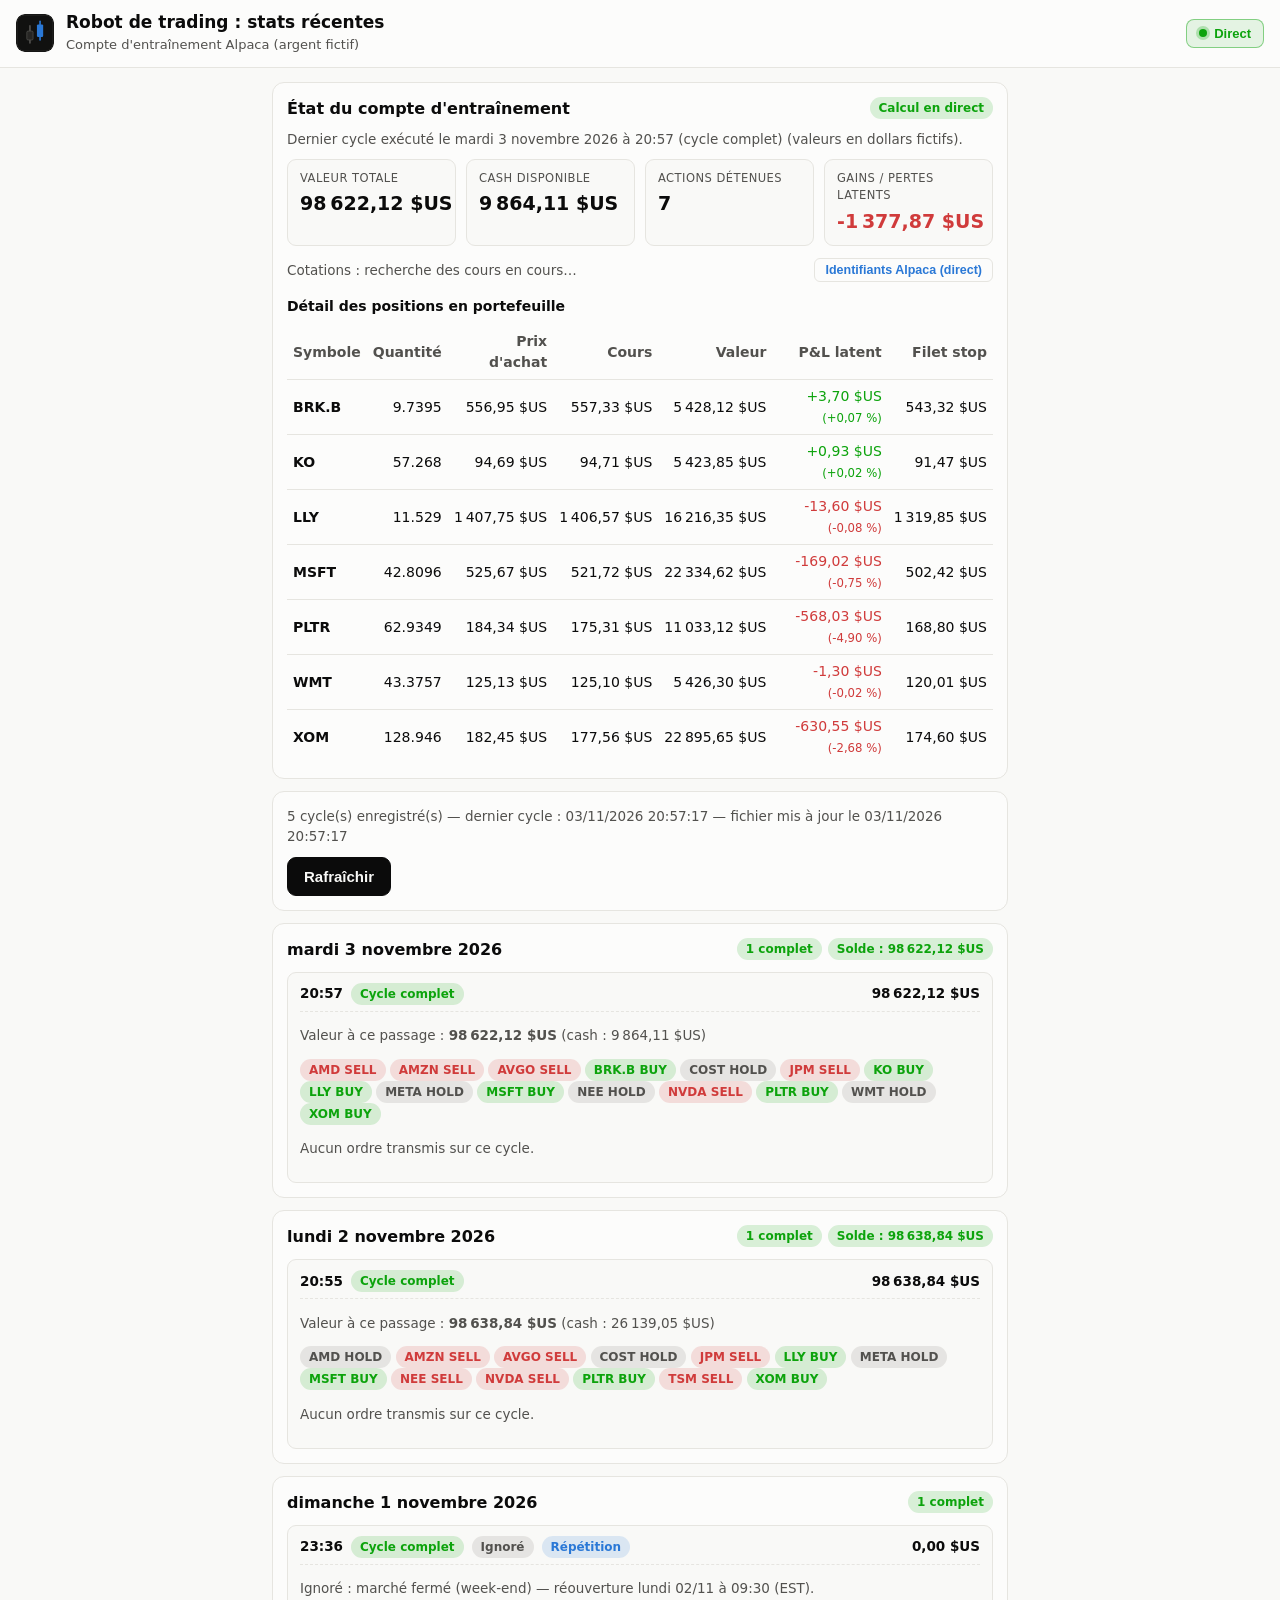
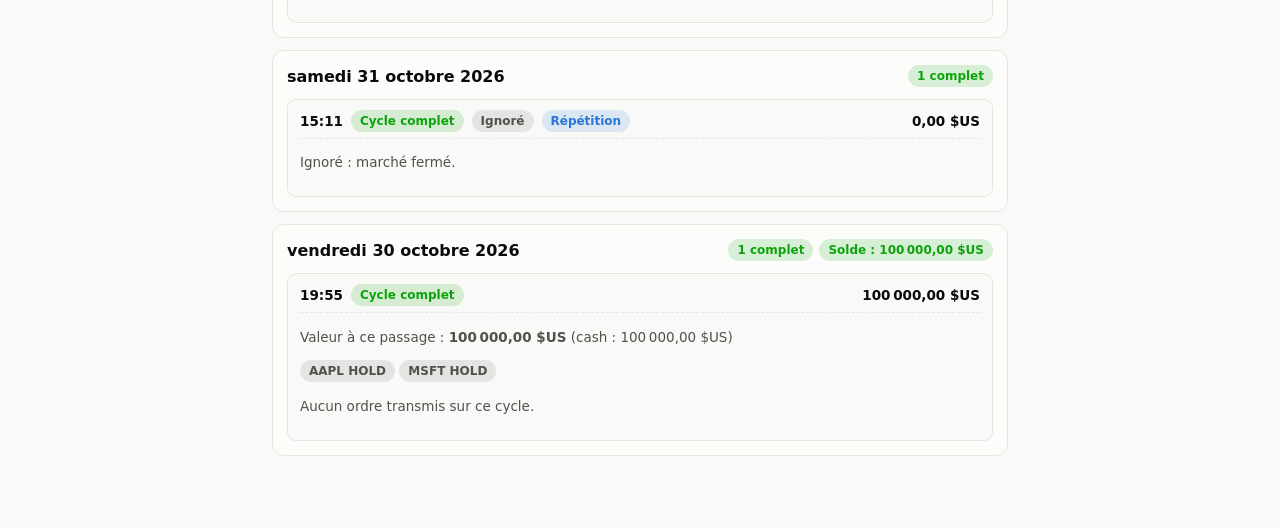
==== docs/index.html @ 903d96cb "Page publique : identifiants en sessionStorage et solde des séances ignorées - les clés Alpaca ne so" ====
<!doctype html>
<html lang="fr">
<head>
<meta charset="utf-8">
<meta name="viewport" content="width=device-width, initial-scale=1">
<title>TradingBot : stats récentes</title>
<link rel="icon" type="image/svg+xml" href="favicon.svg">
<link rel="alternate icon" href="favicon.ico">
<link rel="apple-touch-icon" href="apple-touch-icon.png">
<link rel="manifest" href="manifest.webmanifest">
<meta name="theme-color" content="#111110">
<meta name="mobile-web-app-capable" content="yes">
<meta name="apple-mobile-web-app-capable" content="yes">
<meta name="apple-mobile-web-app-status-bar-style" content="black-translucent">
<meta name="apple-mobile-web-app-title" content="TradingBot">
<style>
  :root {
    --surface: #fcfcfb; --plane: #f9f9f7; --ink: #0b0b0b; --ink-2: #52514e;
    --muted: #898781; --good: #0ca30c; --bad: #d03b3b; --accent: #2a78d6;
    --border: #e6e5e0;
  }
  @media (prefers-color-scheme: dark) {
    :root { --surface: #1a1a19; --plane: #0d0d0d; --ink: #f0efec; --ink-2: #c3c2b7;
            --muted: #898781; --border: #383835; }
  }
  * { box-sizing: border-box; }
  body { margin: 0; background: var(--plane); color: var(--ink);
         font: 16px/1.5 system-ui, sans-serif; -webkit-text-size-adjust: 100%; }
  header { background: var(--surface); border-bottom: 1px solid var(--border);
           padding: 12px 16px; position: sticky; top: 0; z-index: 5;
           display: flex; justify-content: space-between; align-items: center;
           flex-wrap: wrap; gap: 12px; }
  .brand { display: flex; align-items: center; gap: 12px; }
  .brand .logo { width: 38px; height: 38px; border-radius: 9px; flex-shrink: 0; display: block; }
  .brand h1 { font-size: 17px; margin: 0; line-height: 1.25; }
  .brand .sub { color: var(--ink-2); font-size: 13px; margin-top: 2px; }
  .live-toggle {
    display: inline-flex; align-items: center; gap: 7px;
    padding: 6px 12px; border-radius: 8px; border: 1px solid var(--border);
    background: var(--surface); cursor: pointer; font-size: 13px; font-weight: 600;
    user-select: none; color: var(--ink-2); transition: all 0.15s ease;
  }
  .live-toggle:hover { border-color: var(--ink); color: var(--ink); }
  .live-toggle.active {
    color: var(--good); border-color: color-mix(in srgb, var(--good) 45%, transparent);
    background: color-mix(in srgb, var(--good) 10%, var(--surface));
  }
  .live-dot {
    width: 8px; height: 8px; border-radius: 50%; background: var(--muted); display: inline-block;
  }
  .live-toggle.active .live-dot {
    background: var(--good);
    box-shadow: 0 0 0 3px color-mix(in srgb, var(--good) 25%, transparent);
    animation: live-pulse 1.5s infinite;
  }
  @keyframes live-pulse {
    0% { box-shadow: 0 0 0 0 color-mix(in srgb, var(--good) 40%, transparent); }
    70% { box-shadow: 0 0 0 6px color-mix(in srgb, var(--good) 0%, transparent); }
    100% { box-shadow: 0 0 0 0 color-mix(in srgb, var(--good) 0%, transparent); }
  }
  main { padding: 14px 12px 60px; max-width: 760px; margin: 0 auto; }
  .card { background: var(--surface); border: 1px solid var(--border);
          border-radius: 12px; padding: 14px; margin-bottom: 12px; }
  .card h2 { margin: 0; font-size: 16px; }
  .top { display: flex; justify-content: space-between; align-items: flex-start;
         gap: 8px; flex-wrap: wrap; margin-bottom: 8px; }
  .badge { display: inline-block; padding: 2px 9px; border-radius: 999px;
           font-size: 12px; font-weight: 650; }
  .badge.ok { background: color-mix(in srgb, var(--good) 15%, transparent); color: var(--good); }
  .badge.hold { background: color-mix(in srgb, var(--muted) 18%, transparent); color: var(--ink-2); }
  .badge.buy { background: color-mix(in srgb, var(--good) 15%, transparent); color: var(--good); }
  .badge.sell { background: color-mix(in srgb, var(--bad) 15%, transparent); color: var(--bad); }
  .badge.warn { background: color-mix(in srgb, var(--accent) 15%, transparent); color: var(--accent); }
  .small { font-size: 13.5px; color: var(--ink-2); }
  .banner { border-radius: 10px; padding: 10px 12px; margin-top: 8px; font-size: 13.5px;
            border: 1px solid color-mix(in srgb, var(--bad) 45%, transparent);
            background: color-mix(in srgb, var(--bad) 8%, var(--surface)); }
  .banner b { color: var(--bad); }
  .tiles { display: grid; grid-template-columns: repeat(auto-fit, minmax(140px, 1fr)); gap: 10px; margin-top: 10px; }

  @media (max-width: 520px) {
    .tiles { grid-template-columns: repeat(2, minmax(0, 1fr)); gap: 8px; }
    .tile .value { font-size: 18px; }
    .tile .label { font-size: 11px; }
    /* Première colonne figée : le symbole reste visible quand on fait défiler le tableau. */
    .table-wrap th:first-child, .table-wrap td:first-child {
      position: sticky; left: 0; background: var(--surface-1, var(--surface, var(--plane))); z-index: 1;
    }
  }
  .tile { background: var(--plane); border: 1px solid var(--border); border-radius: 9px; padding: 10px 12px; }
  .tile .label { color: var(--ink-2); font-size: 11.5px; text-transform: uppercase; letter-spacing: 0.04em; }
  .tile .value { font-size: 19px; font-weight: 650; margin-top: 2px; }
  .pos { color: var(--good); }
  .neg { color: var(--bad); }
  table { width: 100%; border-collapse: collapse; font-size: 14px; }
  th { text-align: left; color: var(--ink-2); font-weight: 600; padding: 6px 6px;
       border-bottom: 1px solid var(--border); }
  td { padding: 6px; border-bottom: 1px solid var(--border); }
  tr:last-child td { border-bottom: none; }
  .num { text-align: right; font-variant-numeric: tabular-nums; }
  code { background: var(--plane); border: 1px solid var(--border); border-radius: 6px;
         padding: 1px 5px; font-size: 13px; word-break: break-all; }
  .err { color: var(--bad); }
  .cycle-subdivision {
    border: 1px solid var(--border);
    border-radius: 9px;
    padding: 10px 12px;
    margin-top: 10px;
    background: var(--plane);
  }
  .cycle-subdivision:first-child { margin-top: 6px; }
  .cycle-subdivision-header {
    display: flex;
    justify-content: space-between;
    align-items: center;
    gap: 8px;
    flex-wrap: wrap;
    margin-bottom: 8px;
    padding-bottom: 6px;
    border-bottom: 1px dashed var(--border);
  }
  .cycle-time {
    font-weight: 700;
    font-size: 13.5px;
    color: var(--ink);
    font-variant-numeric: tabular-nums;
  }
  button { border-radius: 9px; padding: 10px 16px; font-size: 15px; cursor: pointer;
           border: 1px solid var(--ink); background: var(--ink); color: var(--plane);
           font-weight: 600; }
  .quote-live { color: var(--good); font-weight: 600; }
  dialog {
    border: 1px solid var(--border); border-radius: 12px; background: var(--surface);
    color: var(--ink); padding: 18px; max-width: 440px; width: 92%; box-shadow: 0 8px 30px rgba(0,0,0,0.2);
  }
  dialog::backdrop { background: rgba(0, 0, 0, 0.45); backdrop-filter: blur(2px); }
  .dialog-input {
    background: var(--plane); color: var(--ink); border: 1px solid var(--border);
    border-radius: 7px; padding: 8px 10px; font-size: 13.5px; width: 100%; outline: none;
    font-family: monospace; margin: 4px 0 12px;
  }
  .dialog-input:focus { border-color: var(--accent); }
</style>
</head>
<body>
<header>
  <div class="brand">
    <img src="favicon.svg" alt="Logo TradingBot" class="logo" width="38" height="38">
    <div>
      <h1>Robot de trading : stats récentes</h1>
      <div class="sub">Compte d'entraînement Alpaca (argent fictif)</div>
    </div>
  </div>
  <button id="toggle-live" class="live-toggle" type="button" title="Actualisation automatique et calcul en direct">
    <span class="live-dot"></span>
    <span>Direct</span>
  </button>
</header>
<main>
  <div class="card" id="account-card" style="display:none">
    <div class="top">
      <h2>État du compte d'entraînement</h2>
      <div id="live-badge" class="badge ok" style="display:none">Calcul en direct</div>
    </div>
    <div class="small" id="account-hint">Valeurs du dernier cycle exécuté (en dollars fictifs).</div>
    <div class="tiles">
      <div class="tile"><div class="label">Valeur totale</div><div class="value" id="acc-equity">—</div></div>
      <div class="tile"><div class="label">Cash disponible</div><div class="value" id="acc-cash">—</div></div>
      <div class="tile"><div class="label">Actions détenues</div><div class="value" id="acc-count">—</div></div>
      <div class="tile"><div class="label">Gains / pertes latents</div><div class="value" id="acc-pnl">—</div></div>
    </div>
    <div class="small" style="margin-top: 12px; display: flex; justify-content: space-between; align-items: center; flex-wrap: wrap; gap: 8px;">
      <span id="live-status-note">Cotations : dernier cours enregistré.</span>
      <button id="btn-open-alpaca" type="button" style="padding: 4px 10px; font-size: 12.5px; border-radius: 6px; background: transparent; border: 1px solid var(--border); color: var(--accent); cursor: pointer;">Identifiants Alpaca (direct)</button>
    </div>
    <div id="positions-wrap" style="margin-top: 14px; display: none;">
      <div style="font-weight: 600; font-size: 14px; margin-bottom: 8px;">Détail des positions en portefeuille</div>
      <div style="overflow-x: auto;">
        <table>
          <thead>
            <tr>
              <th>Symbole</th>
              <th class="num">Quantité</th>
              <th class="num">Prix d'achat</th>
              <th class="num">Cours</th>
              <th class="num">Valeur</th>
              <th class="num">P&amp;L latent</th>
              <th class="num">Filet stop</th>
            </tr>
          </thead>
          <tbody id="positions-tbody"></tbody>
        </table>
      </div>
    </div>
  </div>
  <div class="card" id="status-card">
    <div class="small" id="status">Chargement…</div>
    <div style="margin-top:10px"><button id="btn-refresh">Rafraîchir</button></div>
  </div>
  <div id="list"></div>
</main>

<dialog id="modal-alpaca">
  <h3 style="margin: 0 0 6px; font-size: 16px;">Connexion directe Alpaca (IEX)</h3>
  <p class="small" style="margin: 0 0 12px;">Ces identifiants restent dans votre navigateur, <b>pour cette session seulement</b> (effacés à la fermeture de l'onglet). Ils ne sont jamais envoyés à GitHub. Cette page partage son origine avec vos autres projets GitHub Pages : n'y collez que des clés <b>paper</b>.</p>
  <label class="small" style="font-weight: 600; display: block;">Clé API Alpaca (APCA-API-KEY-ID)</label>
  <input id="input-alpaca-key" class="dialog-input" type="text" placeholder="PK...">
  <label class="small" style="font-weight: 600; display: block;">Clé secrète Alpaca (APCA-API-SECRET-KEY)</label>
  <input id="input-alpaca-secret" class="dialog-input" type="password" placeholder="Clé secrète...">
  <div style="display: flex; justify-content: flex-end; gap: 8px; margin-top: 4px;">
    <button id="btn-alpaca-clear" type="button" style="background: transparent; border: 1px solid var(--border); color: var(--bad); padding: 7px 12px; font-size: 13px;">Effacer</button>
    <button id="btn-alpaca-close" type="button" style="background: transparent; border: 1px solid var(--border); color: var(--ink); padding: 7px 12px; font-size: 13px;">Annuler</button>
    <button id="btn-alpaca-save" type="button" style="padding: 7px 16px; font-size: 13px;">Enregistrer</button>
  </div>
</dialog>

<script>
"use strict";

/* ------------------------------------------------------------------ *
 *  Les statistiques sont un simple fichier JSON, commité dans ce dépôt
 *  par le bot lui-même (voir trading_bot/notifications/github.py).
 *  Aucun serveur, aucune dépendance : GitHub Pages sert le fichier tel quel.
 * ------------------------------------------------------------------ */
const STATS_PATH = "data/stats.json";

const $ = (s) => document.querySelector(s);
const esc = (v) => v == null ? "" : String(v)
  .replace(/&/g, "&amp;").replace(/</g, "&lt;").replace(/>/g, "&gt;")
  .replace(/"/g, "&quot;").replace(/'/g, "&#039;");
const money = (v) => v == null ? "—" :
  new Intl.NumberFormat("fr-FR", { style: "currency", currency: "USD" }).format(v);
const pct = (v) => v == null ? "—" :
  ((v > 0 ? "+" : "") + (v * 100).toFixed(2).replace(".", ",") + " %");
const cls = (v) => v > 0 ? "pos" : v < 0 ? "neg" : "";
const frDate = (iso) => {
  if (!iso) return "—";
  const p = String(iso).split("T")[0].split("-");
  if (p.length !== 3) return String(iso);
  const d = new Date(+p[0], +p[1] - 1, +p[2]);
  return d.toLocaleDateString("fr-FR", { weekday: "long", day: "numeric", month: "long", year: "numeric" });
};
const sideLabel = (s) => s === "buy" ? "achat" : s === "sell" ? "vente" : s;

let currentReport = null;
const livePrices = {};
let liveActive = false;
let liveInterval = null;
let quotePollInterval = null;
let alpacaWs = null;
let pendingUpdates = false;
let renderThrottleInterval = null;

function recordLivePrice(symbol, price) {
  if (typeof price === "number" && price > 0) {
    if (livePrices[symbol] !== price) {
      livePrices[symbol] = price;
      pendingUpdates = true;
    }
  }
}

function startRenderThrottler() {
  if (!renderThrottleInterval) {
    // Cadence d'une seconde pour laisser le temps de lire les prix confortablement
    renderThrottleInterval = setInterval(() => {
      if (pendingUpdates) {
        recalculateAndRenderPositions();
        pendingUpdates = false;
      }
    }, 1000);
  }
}

function stopRenderThrottler() {
  if (renderThrottleInterval) {
    clearInterval(renderThrottleInterval);
    renderThrottleInterval = null;
  }
  pendingUpdates = false;
}

function setStatus(text, bad) {
  const el = $("#status");
  el.textContent = text;
  el.className = bad ? "small err" : "small";
}

function recalculateAndRenderPositions() {
  if (!currentReport) return;
  const cash = currentReport.cash != null ? currentReport.cash : currentReport.equity;
  const positions = currentReport.positions || [];

  const wrap = $("#positions-wrap");
  const tbody = $("#positions-tbody");

  if (!positions.length) {
    wrap.style.display = "none";
    $("#acc-equity").textContent = money(currentReport.equity != null ? currentReport.equity : cash);
    $("#acc-cash").textContent = money(cash);
    $("#acc-count").textContent = String(currentReport.positions_count ?? 0);
    const fallbackPnl = currentReport.unrealized_pnl || 0;
    $("#acc-pnl").textContent = (fallbackPnl > 0 ? "+" : "") + money(fallbackPnl);
    $("#acc-pnl").className = "value " + cls(fallbackPnl);
    return;
  }

  wrap.style.display = "block";

  let totalPositionsValue = 0;
  let totalPnl = 0;

  const rowsHtml = positions.map((p) => {
    const liveP = livePrices[p.symbol];
    const curPrice = (typeof liveP === "number" && liveP > 0) ? liveP : p.current_price;
    const mktVal = p.qty * curPrice;
    const pnl = (curPrice - p.avg_entry_price) * p.qty;
    const pnlPct = p.avg_entry_price > 0 ? (curPrice - p.avg_entry_price) / p.avg_entry_price : 0;

    totalPositionsValue += mktVal;
    totalPnl += pnl;

    const isLive = typeof liveP === "number" && liveP > 0;
    return `<tr>
      <td><b>${esc(p.symbol)}</b></td>
      <td class="num">${esc(p.qty)}</td>
      <td class="num">${money(p.avg_entry_price)}</td>
      <td class="num ${isLive ? 'quote-live' : ''}">${money(curPrice)}${isLive ? ' ●' : ''}</td>
      <td class="num">${money(mktVal)}</td>
      <td class="num ${cls(pnl)}">${pnl > 0 ? "+" : ""}${money(pnl)} <small>(${pct(pnlPct)})</small></td>
      <td class="num">${p.stop_price ? money(p.stop_price) : "—"}</td>
    </tr>`;
  }).join("");

  tbody.innerHTML = rowsHtml;

  const totalEquity = cash + totalPositionsValue;
  $("#acc-equity").textContent = money(totalEquity);
  $("#acc-cash").textContent = money(cash);
  $("#acc-count").textContent = String(positions.length);
  const pnlEl = $("#acc-pnl");
  pnlEl.textContent = (totalPnl > 0 ? "+" : "") + money(totalPnl);
  pnlEl.className = "value " + cls(totalPnl);
}

function updateAccountCard(entries) {
  const card = $("#account-card");
  if (!entries || !entries.length) {
    card.style.display = "none";
    currentReport = null;
    return;
  }

  const latestWithData = entries.slice().reverse().find((e) => {
    const rep = e.report || {};
    return !rep.skipped && (rep.cash != null || rep.equity != null);
  }) || entries[entries.length - 1];

  const r = (latestWithData && latestWithData.report) || {};
  if (r.equity == null && r.cash == null) {
    card.style.display = "none";
    currentReport = null;
    return;
  }

  card.style.display = "block";
  currentReport = r;
  if (r.session_date) {
    const timeRaw = r.timestamp || (entries.length ? entries[0].received_at : null);
    const timeStr = timeRaw ? " à " + new Date(timeRaw).toLocaleTimeString("fr-FR", { hour: "2-digit", minute: "2-digit" }) : "";
    const modeLabel = r.mode === "watch_only" ? " (vigie horaire)" : " (cycle complet)";
    $("#account-hint").textContent = "Dernier cycle exécuté le " + frDate(r.session_date) + timeStr + modeLabel + " (valeurs en dollars fictifs).";
  }
  recalculateAndRenderPositions();
}

function render(entries) {
  updateAccountCard(entries);
  const list = $("#list");
  if (!entries.length) {
    list.innerHTML = `<div class="card"><p class="small">Aucun cycle reçu pour l'instant.
      Le bot envoie ses stats à la fin de chaque cycle.</p></div>`;
    return;
  }

  // Regroupement par séance de marché (du plus récent au plus ancien)
  const sessions = new Map();
  for (const entry of entries) {
    const r = entry.report || {};
    const sDate = r.session_date || "date-inconnue";
    if (!sessions.has(sDate)) sessions.set(sDate, []);
    sessions.get(sDate).push(entry);
  }

  const sessionDates = Array.from(sessions.keys()).reverse();
  list.innerHTML = sessionDates.map((sDate) => {
    const dayEntries = sessions.get(sDate);
    // Au sein de la journée, tri chronologique de l'ouverture à la clôture
    const sortedDay = dayEntries.slice().sort((a, b) => {
      const ta = (a.report && a.report.timestamp) || a.received_at || "";
      const tb = (b.report && b.report.timestamp) || b.received_at || "";
      return ta.localeCompare(tb);
    });

    const vigies = sortedDay.filter((e) => (e.report && e.report.mode) === "watch_only").length;
    const complets = sortedDay.length - vigies;
    const summaryBadges = [];
    if (vigies > 0) summaryBadges.push(`<span class="badge hold">${vigies} vigie(s)</span>`);
    if (complets > 0) summaryBadges.push(`<span class="badge ok">${complets} complet</span>`);

    const lastRep = (sortedDay[sortedDay.length - 1].report) || {};
    // Un cycle ignoré (week-end, marché fermé) remonte un solde à 0 : ne pas l'afficher.
    if (lastRep.equity) {
      summaryBadges.push(`<span class="badge ok">Solde : ${money(lastRep.equity)}</span>`);
    }

    const subdivisionsHtml = sortedDay.map((entry) => {
      const r = entry.report || {};
      const isWatch = r.mode === "watch_only";
      const timeRaw = r.timestamp || entry.received_at;
      const timeStr = timeRaw ? new Date(timeRaw).toLocaleTimeString("fr-FR", { hour: "2-digit", minute: "2-digit" }) : "";

      const badges = [];
      badges.push(`<span class="badge ${isWatch ? "hold" : "ok"}">${isWatch ? "Vigie horaire" : "Cycle complet"}</span>`);
      if (r.skipped) badges.push(`<span class="badge hold">Ignoré</span>`);
      if (r.dry_run) badges.push(`<span class="badge warn">Répétition</span>`);

      const signals = Object.entries(r.signals || {});
      const orders = r.orders || [];
      const approved = (r.decisions || []).filter((d) => d.approved);
      const halts = r.halts || [];
      const errors = r.errors || [];
      const lines = [];

      if (r.skipped) {
        lines.push(`<p class="small">Ignoré : ${esc(r.skip_reason || "séance non ouverte")}.</p>`);
      } else {
        lines.push(`<p class="small">Valeur à ce passage : <b>${money(r.equity)}</b> (cash : ${money(r.cash)})</p>`);
        if (isWatch && !orders.length) {
          lines.push(`<p class="small" style="color:var(--muted)">Surveillance en direct : stops ATR et actualités critiques vérifiés, positions saines.</p>`);
        }
        if (signals.length) {
          lines.push(`<p class="small">${signals.map(([s, a]) =>
            `<span class="badge ${a === "BUY" ? "buy" : a === "SELL" ? "sell" : "hold"}">${esc(s)} ${esc(a)}</span>`
          ).join(" ")}</p>`);
        }
        if (orders.length) {
          lines.push(`<table><thead><tr><th>Ordre</th><th class="num">Qté</th><th class="num">Prix</th></tr></thead><tbody>${
            orders.map((o) => `<tr><td><b>${esc(o.symbol)}</b> ${esc(sideLabel(o.side))}</td>
              <td class="num">${esc(o.qty)}</td>
              <td class="num">${o.avg_fill_price ? money(o.avg_fill_price) : esc(o.status)}</td></tr>`).join("")
          }</tbody></table>`);
        } else if (!isWatch) {
          lines.push(`<p class="small">Aucun ordre transmis sur ce cycle.</p>`);
        }
        if (approved.length) {
          lines.push(`<p class="small">Filets posés : ${approved.filter((d) => d.stop_price)
            .map((d) => `${esc(d.symbol)} à ${money(d.stop_price)}`).join(", ") || "—"}</p>`);
        }
      }
      if (halts.length) {
        lines.push(`<div class="banner"><b>Coupe-circuit :</b> ${halts.map((h) => esc(h.reason)).join(" ; ")}</div>`);
      }
      if (errors.length) {
        lines.push(`<div class="banner"><b>Alertes :</b> ${errors.map(esc).join(" ; ")}</div>`);
      }

      return `<div class="cycle-subdivision">
        <div class="cycle-subdivision-header">
          <div style="display:flex;align-items:center;gap:8px;flex-wrap:wrap">
            <span class="cycle-time">${esc(timeStr || "—")}</span>
            ${badges.join(" ")}
          </div>
          <div style="font-weight:600;font-size:13.5px">${money(r.equity)}</div>
        </div>
        ${lines.join("")}
      </div>`;
    }).join("");

    return `<div class="card">
      <div class="top">
        <h2>${esc(frDate(sDate))}</h2>
        <div style="display:flex;gap:6px;flex-wrap:wrap">${summaryBadges.join(" ")}</div>
      </div>
      ${subdivisionsHtml}
    </div>`;
  }).join("");
}

async function load() {
  setStatus("Chargement…");
  try {
    const res = await fetch(STATS_PATH + "?t=" + Date.now());
    if (!res.ok) throw new Error("réponse HTTP " + res.status);
    const data = await res.json();
    const entries = data.entries || [];
    render(entries);
    // Les entrées sont stockées dans l'ordre chronologique : le dernier cycle est la date max.
    const last = entries.reduce((m, e) => (e.received_at && e.received_at > m ? e.received_at : m), "") || null;
    const parts = [entries.length + " cycle(s) enregistré(s)"];
    if (last) parts.push("dernier cycle : " + new Date(last).toLocaleString("fr-FR"));
    if (data.updated_at) parts.push("fichier mis à jour le " + new Date(data.updated_at).toLocaleString("fr-FR"));
    setStatus(parts.join(" — "));
  } catch (e) {
    setStatus("Lecture impossible : " + e.message, true);
  }
}

async function fetchQuote(symbol) {
  const target = `https://query1.finance.yahoo.com/v8/finance/chart/${encodeURIComponent(symbol)}?interval=1m&range=1d`;
  const urls = [
    `https://corsproxy.io/?url=${encodeURIComponent(target)}`,
    `https://api.allorigins.win/raw?url=${encodeURIComponent(target)}`,
    target
  ];
  for (const u of urls) {
    try {
      const ctrl = new AbortController();
      const tid = setTimeout(() => ctrl.abort(), 3000);
      const res = await fetch(u, { signal: ctrl.signal });
      clearTimeout(tid);
      if (!res.ok) continue;
      const json = await res.json();
      const price = json?.chart?.result?.[0]?.meta?.regularMarketPrice;
      if (typeof price === "number" && price > 0) return price;
    } catch (_) {}
  }
  return null;
}

async function pollQuotesOnce() {
  if (!currentReport || !currentReport.positions || !currentReport.positions.length) return;
  const symbols = currentReport.positions.map((p) => p.symbol);
  for (const sym of symbols) {
    const p = await fetchQuote(sym);
    if (p !== null) {
      recordLivePrice(sym, p);
    }
  }
}

async function refreshAlpacaSnapshot() {
  const key = (sessionStorage.getItem("alpaca_key") || "").trim();
  const secret = (sessionStorage.getItem("alpaca_secret") || "").trim();
  if (!key || !secret) {
    await pollQuotesOnce();
    recalculateAndRenderPositions();
    return false;
  }

  const headers = {
    "APCA-API-KEY-ID": key,
    "APCA-API-SECRET-KEY": secret
  };

  try {
    const accPromise = fetch("https://paper-api.alpaca.markets/v2/account", { headers })
      .then((r) => r.ok ? r.json() : null)
      .catch(() => null);

    const posPromise = fetch("https://paper-api.alpaca.markets/v2/positions", { headers })
      .then((r) => r.ok ? r.json() : null)
      .catch(() => null);

    const [accData, posData] = await Promise.all([accPromise, posPromise]);

    if (!accData && !posData) {
      await pollQuotesOnce();
      recalculateAndRenderPositions();
      return false;
    }

    if (accData && currentReport) {
      if (accData.cash) currentReport.cash = parseFloat(accData.cash);
      if (accData.equity) currentReport.equity = parseFloat(accData.equity);
    }

    if (Array.isArray(posData) && currentReport) {
      currentReport.positions_count = posData.length;
      const posMap = {};
      posData.forEach((p) => {
        const curPrice = parseFloat(p.current_price);
        posMap[p.symbol] = {
          symbol: p.symbol,
          qty: parseFloat(p.qty),
          avg_entry_price: parseFloat(p.avg_entry_price),
          current_price: curPrice,
          market_value: parseFloat(p.market_value),
          unrealized_pnl: parseFloat(p.unrealized_pl),
          stop_price: null
        };
        if (curPrice > 0) {
          livePrices[p.symbol] = curPrice;
        }
      });

      if (Array.isArray(currentReport.positions)) {
        currentReport.positions.forEach((existing) => {
          if (posMap[existing.symbol]) {
            posMap[existing.symbol].stop_price = existing.stop_price;
          }
        });
      }
      currentReport.positions = Object.values(posMap);
    }

    recalculateAndRenderPositions();
    $("#live-status-note").textContent = "Cotations : actualisées à l'instant depuis l'API Alpaca (" + new Date().toLocaleTimeString("fr-FR") + ").";
    return true;
  } catch (_) {
    await pollQuotesOnce();
    recalculateAndRenderPositions();
    return false;
  }
}

function connectAlpacaWs(symbols) {
  if (alpacaWs) {
    try { alpacaWs.close(); } catch (_) {}
    alpacaWs = null;
  }
  const key = (sessionStorage.getItem("alpaca_key") || "").trim();
  const secret = (sessionStorage.getItem("alpaca_secret") || "").trim();
  if (!key || !secret || !symbols || !symbols.length) return false;

  try {
    const ws = new WebSocket("wss://stream.data.alpaca.markets/v2/iex");
    alpacaWs = ws;
    ws.onmessage = (event) => {
      try {
        const msgs = JSON.parse(event.data);
        if (!Array.isArray(msgs)) return;
        for (const m of msgs) {
          if (m.T === "success" && m.msg === "connected") {
            ws.send(JSON.stringify({
              action: "auth",
              key: key,
              secret: secret
            }));
          } else if (m.T === "success" && m.msg === "authenticated") {
            ws.send(JSON.stringify({
              action: "subscribe",
              trades: symbols
            }));
            $("#live-status-note").textContent = "Cotations : flux Alpaca connecté (cours réels négociés).";
          } else if (m.T === "t" && m.S && typeof m.p === "number" && m.p > 0) {
            recordLivePrice(m.S, m.p);
          } else if (m.T === "error") {
            const isLimit = (m.code === 406 || String(m.msg).includes("limit"));
            $("#live-status-note").textContent = isLimit
              ? "Alpaca : 1 seule connexion simultanée autorisée (déjà actif sur un autre appareil). Repli sur cotations de marché."
              : ("Alpaca : " + (m.msg || m.code) + ". Repli sur cotations de marché.");
            if (!quotePollInterval) {
              quotePollInterval = setInterval(pollQuotesOnce, 3000);
            }
          }
        }
      } catch (_) {}
    };
    ws.onerror = () => {
      $("#live-status-note").textContent = "Alpaca : flux interrompu, repli sur cotations de marché.";
      if (!quotePollInterval) {
        quotePollInterval = setInterval(pollQuotesOnce, 3000);
      }
    };
    ws.onclose = () => {
      alpacaWs = null;
      if (liveActive && !quotePollInterval) {
        quotePollInterval = setInterval(pollQuotesOnce, 3000);
      }
    };
    return true;
  } catch (e) {
    return false;
  }
}

function setLive(active) {
  liveActive = Boolean(active);
  const btn = $("#toggle-live");
  const badge = $("#live-badge");

  if (liveActive) {
    btn.classList.add("active");
    badge.style.display = "inline-block";
    $("#live-status-note").textContent = "Cotations : recherche des cours en cours…";

    startRenderThrottler();

    const symbols = (currentReport && currentReport.positions ? currentReport.positions.map((p) => p.symbol) : []);
    const connected = connectAlpacaWs(symbols);
    pollQuotesOnce();

    if (!quotePollInterval && !connected) {
      quotePollInterval = setInterval(pollQuotesOnce, 4000);
    }
    if (!liveInterval) {
      liveInterval = setInterval(load, 10000);
    }
  } else {
    btn.classList.remove("active");
    badge.style.display = "none";
    $("#live-status-note").textContent = "Cotations : dernier cours enregistré.";
    stopRenderThrottler();
    if (quotePollInterval) {
      clearInterval(quotePollInterval);
      quotePollInterval = null;
    }
    if (liveInterval) {
      clearInterval(liveInterval);
      liveInterval = null;
    }
    if (alpacaWs) {
      try { alpacaWs.close(); } catch (_) {}
      alpacaWs = null;
    }
  }
}

$("#toggle-live").addEventListener("click", () => {
  setLive(!$("#toggle-live").classList.contains("active"));
});

const modalAlpaca = $("#modal-alpaca");
$("#btn-open-alpaca").addEventListener("click", () => {
  $("#input-alpaca-key").value = sessionStorage.getItem("alpaca_key") || "";
  $("#input-alpaca-secret").value = sessionStorage.getItem("alpaca_secret") || "";
  modalAlpaca.showModal();
});

$("#btn-alpaca-close").addEventListener("click", () => {
  modalAlpaca.close();
});

$("#btn-alpaca-clear").addEventListener("click", () => {
  sessionStorage.removeItem("alpaca_key");
  sessionStorage.removeItem("alpaca_secret");
  $("#input-alpaca-key").value = "";
  $("#input-alpaca-secret").value = "";
  if (alpacaWs) {
    try { alpacaWs.close(); } catch (_) {}
    alpacaWs = null;
  }
  $("#live-status-note").textContent = "Cotations : identifiants Alpaca supprimés.";
  modalAlpaca.close();
});

$("#btn-alpaca-save").addEventListener("click", () => {
  const key = $("#input-alpaca-key").value.trim();
  const secret = $("#input-alpaca-secret").value.trim();
  if (key && secret) {
    sessionStorage.setItem("alpaca_key", key);
    sessionStorage.setItem("alpaca_secret", secret);
    $("#live-status-note").textContent = "Cotations : identifiants Alpaca enregistrés.";
    if (liveActive) {
      const symbols = (currentReport && currentReport.positions ? currentReport.positions.map((p) => p.symbol) : []);
      connectAlpacaWs(symbols);
    }
  }
  modalAlpaca.close();
});

$("#btn-refresh").addEventListener("click", async () => {
  const btn = $("#btn-refresh");
  btn.disabled = true;
  const original = btn.textContent;
  btn.textContent = "Actualisation…";
  try {
    await load();
    await refreshAlpacaSnapshot();
  } finally {
    btn.disabled = false;
    btn.textContent = original;
  }
});

load().then(async () => {
  await refreshAlpacaSnapshot();
  setLive(true);
});
</script>
</body>
</html>
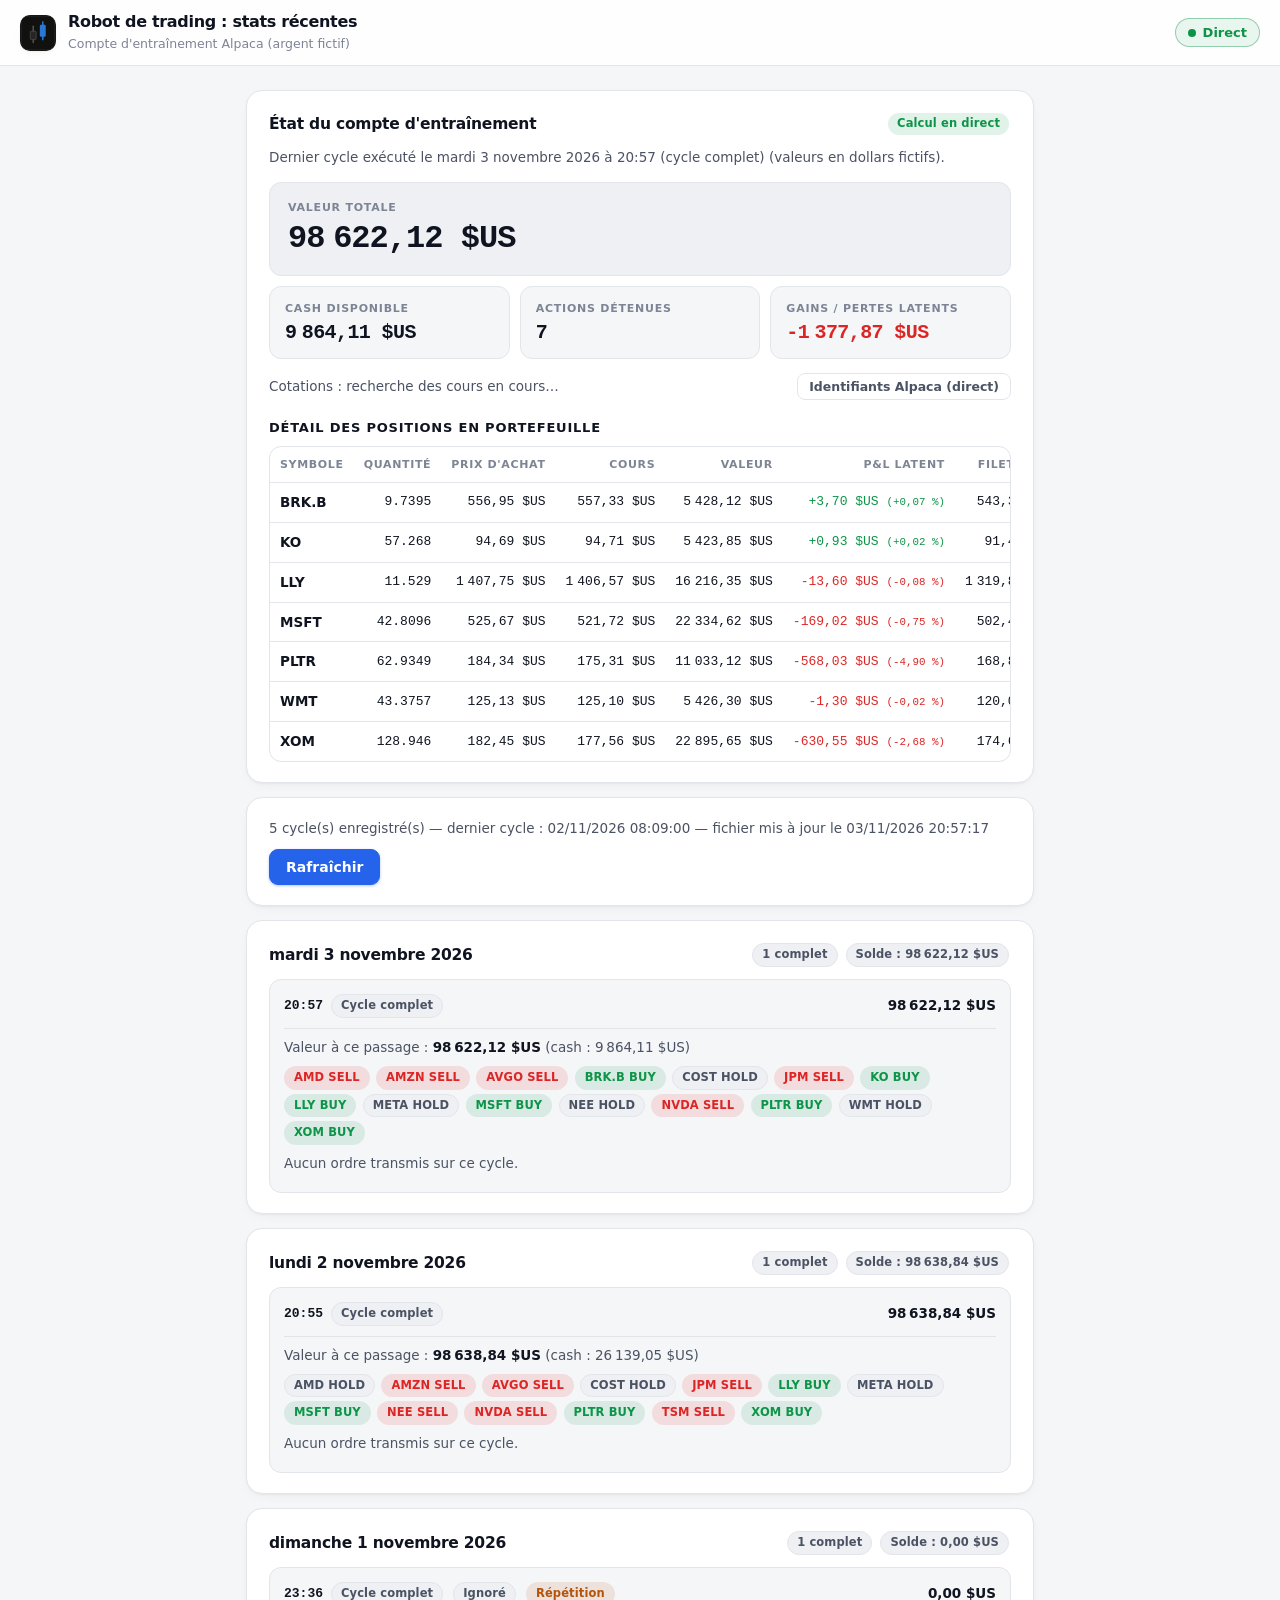
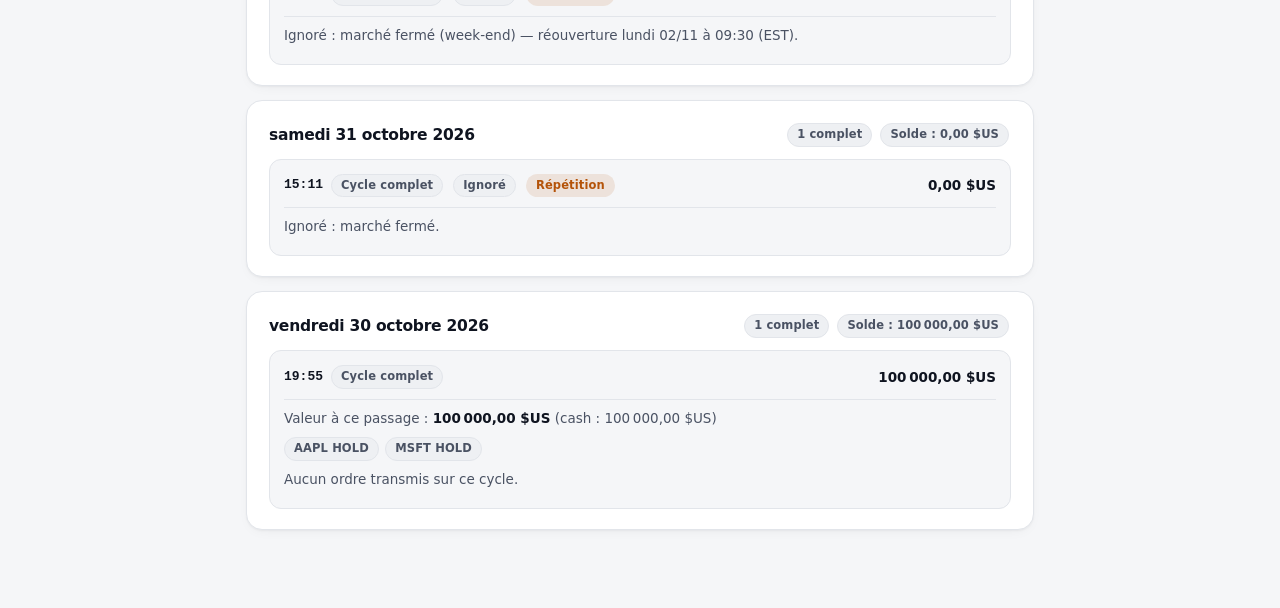
==== commit 9edd0c2c: "Design : palette 2 calmes + 1 forte sur l'interface locale et la page GitHub Pages" ====
--- a/docs/index.html
+++ b/docs/index.html
@@ -8,138 +8,178 @@
 <link rel="alternate icon" href="favicon.ico">
 <link rel="apple-touch-icon" href="apple-touch-icon.png">
 <link rel="manifest" href="manifest.webmanifest">
-<meta name="theme-color" content="#111110">
+<meta name="theme-color" content="#0a0d14">
 <meta name="mobile-web-app-capable" content="yes">
 <meta name="apple-mobile-web-app-capable" content="yes">
 <meta name="apple-mobile-web-app-status-bar-style" content="black-translucent">
 <meta name="apple-mobile-web-app-title" content="TradingBot">
 <style>
+  /* Palette « 2 calmes + 1 forte » (60-30-10)
+     Calme 1 = --plane (fond) · Calme 2 = --surface (cartes) · Forte = --accent (action unique)
+     Vert / rouge réservés au sens financier (gain / perte). */
   :root {
-    --surface: #fcfcfb; --plane: #f9f9f7; --ink: #0b0b0b; --ink-2: #52514e;
-    --muted: #898781; --good: #0ca30c; --bad: #d03b3b; --accent: #2a78d6;
-    --border: #e6e5e0;
+    --plane: #f5f6f8; --surface: #ffffff; --surface-2: #eef0f3;
+    --ink: #0f1420; --ink-2: #4a5263; --muted: #7c8495;
+    --border: #e2e5ea; --accent: #2563eb;
+    --good: #0d9448; --bad: #dc2626; --warn: #b45309;
+    --mono: ui-monospace, "SF Mono", "Cascadia Mono", Consolas, monospace;
+    --shadow: 0 1px 2px rgba(15, 20, 32, 0.04), 0 4px 14px -6px rgba(15, 20, 32, 0.08);
   }
   @media (prefers-color-scheme: dark) {
-    :root { --surface: #1a1a19; --plane: #0d0d0d; --ink: #f0efec; --ink-2: #c3c2b7;
-            --muted: #898781; --border: #383835; }
+    :root { --plane: #0a0d14; --surface: #121620; --surface-2: #1a1f2b;
+            --ink: #e8eaf0; --ink-2: #a3a9b8; --muted: #6f7686;
+            --border: #232a38; --accent: #3b82f6;
+            --good: #22c55e; --bad: #ef4444; --warn: #f59e0b;
+            --shadow: 0 1px 2px rgba(0, 0, 0, 0.3); }
   }
   * { box-sizing: border-box; }
   body { margin: 0; background: var(--plane); color: var(--ink);
-         font: 16px/1.5 system-ui, sans-serif; -webkit-text-size-adjust: 100%; }
-  header { background: var(--surface); border-bottom: 1px solid var(--border);
-           padding: 12px 16px; position: sticky; top: 0; z-index: 5;
+         font: 15px/1.55 system-ui, -apple-system, "Segoe UI", Roboto, sans-serif;
+         -webkit-font-smoothing: antialiased; -webkit-text-size-adjust: 100%; }
+
+  /* En-tête */
+  header { background: color-mix(in srgb, var(--surface) 85%, transparent);
+           backdrop-filter: blur(12px); -webkit-backdrop-filter: blur(12px);
+           border-bottom: 1px solid var(--border);
+           padding: 12px 20px; position: sticky; top: 0; z-index: 5;
            display: flex; justify-content: space-between; align-items: center;
            flex-wrap: wrap; gap: 12px; }
   .brand { display: flex; align-items: center; gap: 12px; }
-  .brand .logo { width: 38px; height: 38px; border-radius: 9px; flex-shrink: 0; display: block; }
-  .brand h1 { font-size: 17px; margin: 0; line-height: 1.25; }
-  .brand .sub { color: var(--ink-2); font-size: 13px; margin-top: 2px; }
+  .brand .logo { width: 36px; height: 36px; border-radius: 10px; flex-shrink: 0; display: block; box-shadow: var(--shadow); }
+  .brand h1 { font-size: 16px; margin: 0; line-height: 1.25; letter-spacing: -0.02em; font-weight: 700; }
+  .brand .sub { color: var(--muted); font-size: 12.5px; margin-top: 2px; }
+
+  /* Bascule « Direct » : statut, donc vert sémantique et non accent */
   .live-toggle {
     display: inline-flex; align-items: center; gap: 7px;
-    padding: 6px 12px; border-radius: 8px; border: 1px solid var(--border);
+    padding: 6px 12px; border-radius: 999px; border: 1px solid var(--border);
     background: var(--surface); cursor: pointer; font-size: 13px; font-weight: 600;
     user-select: none; color: var(--ink-2); transition: all 0.15s ease;
   }
-  .live-toggle:hover { border-color: var(--ink); color: var(--ink); }
+  .live-toggle:hover { border-color: var(--muted); color: var(--ink); }
   .live-toggle.active {
-    color: var(--good); border-color: color-mix(in srgb, var(--good) 45%, transparent);
-    background: color-mix(in srgb, var(--good) 10%, var(--surface));
-  }
-  .live-dot {
-    width: 8px; height: 8px; border-radius: 50%; background: var(--muted); display: inline-block;
-  }
-  .live-toggle.active .live-dot {
-    background: var(--good);
-    box-shadow: 0 0 0 3px color-mix(in srgb, var(--good) 25%, transparent);
-    animation: live-pulse 1.5s infinite;
-  }
+    color: var(--good); border-color: color-mix(in srgb, var(--good) 40%, transparent);
+    background: color-mix(in srgb, var(--good) 9%, var(--surface));
+  }
+  .live-dot { width: 8px; height: 8px; border-radius: 50%; background: var(--muted); display: inline-block; }
+  .live-toggle.active .live-dot { background: var(--good); animation: live-pulse 1.6s infinite; }
   @keyframes live-pulse {
-    0% { box-shadow: 0 0 0 0 color-mix(in srgb, var(--good) 40%, transparent); }
-    70% { box-shadow: 0 0 0 6px color-mix(in srgb, var(--good) 0%, transparent); }
-    100% { box-shadow: 0 0 0 0 color-mix(in srgb, var(--good) 0%, transparent); }
-  }
-  main { padding: 14px 12px 60px; max-width: 760px; margin: 0 auto; }
+    0% { box-shadow: 0 0 0 0 color-mix(in srgb, var(--good) 45%, transparent); }
+    70% { box-shadow: 0 0 0 6px transparent; }
+    100% { box-shadow: 0 0 0 0 transparent; }
+  }
+
+  /* Mise en page & cartes */
+  main { padding: 24px 16px 64px; max-width: 820px; margin: 0 auto; }
   .card { background: var(--surface); border: 1px solid var(--border);
-          border-radius: 12px; padding: 14px; margin-bottom: 12px; }
-  .card h2 { margin: 0; font-size: 16px; }
-  .top { display: flex; justify-content: space-between; align-items: flex-start;
-         gap: 8px; flex-wrap: wrap; margin-bottom: 8px; }
-  .badge { display: inline-block; padding: 2px 9px; border-radius: 999px;
-           font-size: 12px; font-weight: 650; }
-  .badge.ok { background: color-mix(in srgb, var(--good) 15%, transparent); color: var(--good); }
-  .badge.hold { background: color-mix(in srgb, var(--muted) 18%, transparent); color: var(--ink-2); }
-  .badge.buy { background: color-mix(in srgb, var(--good) 15%, transparent); color: var(--good); }
-  .badge.sell { background: color-mix(in srgb, var(--bad) 15%, transparent); color: var(--bad); }
-  .badge.warn { background: color-mix(in srgb, var(--accent) 15%, transparent); color: var(--accent); }
+          border-radius: 16px; padding: 20px 22px; margin-bottom: 14px; box-shadow: var(--shadow); }
+  .card h2 { margin: 0; font-size: 15.5px; letter-spacing: -0.015em; font-weight: 700; }
+  .top { display: flex; justify-content: space-between; align-items: center;
+         gap: 8px; flex-wrap: wrap; margin-bottom: 10px; }
   .small { font-size: 13.5px; color: var(--ink-2); }
-  .banner { border-radius: 10px; padding: 10px 12px; margin-top: 8px; font-size: 13.5px;
-            border: 1px solid color-mix(in srgb, var(--bad) 45%, transparent);
-            background: color-mix(in srgb, var(--bad) 8%, var(--surface)); }
+  .small b { color: var(--ink); }
+  .section-title { font-weight: 650; font-size: 13px; margin: 18px 0 8px; color: var(--ink);
+                   text-transform: uppercase; letter-spacing: 0.06em; }
+  .account-foot { margin-top: 14px; display: flex; justify-content: space-between;
+                  align-items: center; flex-wrap: wrap; gap: 8px; }
+
+  /* Badges : neutres par défaut, couleur seulement si le sens l'exige */
+  .badge { display: inline-flex; align-items: center; padding: 2px 9px; border-radius: 999px;
+           font-size: 11.5px; font-weight: 650; letter-spacing: 0.01em; margin: 2px 2px 2px 0;
+           border: 1px solid transparent; }
+  .badge.ok, .badge.hold { background: var(--surface-2); color: var(--ink-2); border-color: var(--border); }
+  .badge.buy { background: color-mix(in srgb, var(--good) 12%, transparent); color: var(--good); }
+  .badge.sell { background: color-mix(in srgb, var(--bad) 12%, transparent); color: var(--bad); }
+  .badge.warn { background: color-mix(in srgb, var(--warn) 12%, transparent); color: var(--warn); }
+  #live-badge { background: color-mix(in srgb, var(--good) 12%, transparent); color: var(--good); border: none; }
+
+  .banner { border-radius: 10px; padding: 10px 12px; margin-top: 10px; font-size: 13.5px;
+            border: 1px solid color-mix(in srgb, var(--bad) 35%, transparent);
+            background: color-mix(in srgb, var(--bad) 7%, var(--surface)); }
   .banner b { color: var(--bad); }
-  .tiles { display: grid; grid-template-columns: repeat(auto-fit, minmax(140px, 1fr)); gap: 10px; margin-top: 10px; }
+
+  /* Tuiles : la valeur totale est le chiffre héros */
+  .tiles { display: grid; grid-template-columns: repeat(3, minmax(0, 1fr)); gap: 10px; margin-top: 14px; }
+  .tile { background: var(--plane); border: 1px solid var(--border); border-radius: 12px; padding: 13px 15px; }
+  .tile:first-child { grid-column: 1 / -1; background: var(--surface-2); padding: 16px 18px; }
+  .tile:first-child .value { font-size: 32px; }
+  .tile .label { color: var(--muted); font-size: 11px; font-weight: 600; text-transform: uppercase; letter-spacing: 0.07em; }
+  .tile .value { font-family: var(--mono); font-size: 20px; font-weight: 600; margin-top: 4px;
+                 letter-spacing: -0.03em; font-variant-numeric: tabular-nums; line-height: 1.2; }
+  .pos { color: var(--good); }
+  .neg { color: var(--bad); }
+
+  /* Tableaux */
+  .table-wrap { overflow-x: auto; border: 1px solid var(--border); border-radius: 12px; }
+  table { width: 100%; border-collapse: collapse; font-size: 13.5px; margin-top: 6px; }
+  .table-wrap table { margin-top: 0; }
+  th { text-align: left; color: var(--muted); font-weight: 600; padding: 9px 10px; font-size: 11px;
+       text-transform: uppercase; letter-spacing: 0.06em; border-bottom: 1px solid var(--border); white-space: nowrap; }
+  td { padding: 9px 10px; border-bottom: 1px solid var(--border); }
+  tr:last-child td { border-bottom: none; }
+  tbody tr:hover td { background: var(--plane); }
+  .num { text-align: right; font-variant-numeric: tabular-nums; font-family: var(--mono); font-size: 13px; white-space: nowrap; }
+  th.num { font-family: inherit; font-size: 11px; }
+  code { background: var(--plane); border: 1px solid var(--border); border-radius: 6px;
+         padding: 1px 5px; font-size: 12.5px; font-family: var(--mono); word-break: break-all; }
+  .err { color: var(--bad); }
+  .quote-live { color: var(--good); font-weight: 600; }
+
+  /* Journal des cycles */
+  .cycle-subdivision { border: 1px solid var(--border); border-radius: 12px; padding: 12px 14px;
+                       margin-top: 10px; background: var(--plane); }
+  .cycle-subdivision:first-child { margin-top: 6px; }
+  .cycle-subdivision p { margin: 6px 0; }
+  .cycle-subdivision-header { display: flex; justify-content: space-between; align-items: center;
+                              gap: 8px; flex-wrap: wrap; margin-bottom: 8px; padding-bottom: 8px;
+                              border-bottom: 1px solid var(--border); }
+  .cycle-time { font-weight: 600; font-size: 13px; color: var(--ink); font-family: var(--mono); }
+
+  /* Boutons : un seul principal (accent) par écran, le reste en secondaire */
+  button { font-family: inherit; border-radius: 9px; padding: 9px 16px; font-size: 14px; cursor: pointer;
+           border: 1px solid var(--border); background: var(--surface); color: var(--ink);
+           font-weight: 600; transition: background-color 0.15s ease, border-color 0.15s ease, filter 0.15s ease; }
+  button:hover { border-color: var(--muted); }
+  button:active { transform: scale(0.98); }
+  button.primary { background: var(--accent); border-color: var(--accent); color: #fff;
+                   box-shadow: 0 1px 3px color-mix(in srgb, var(--accent) 35%, transparent); }
+  button.primary:hover { filter: brightness(1.08); }
+  button.ghost { background: transparent; padding: 5px 11px; font-size: 12.5px; border-radius: 8px; color: var(--ink-2); }
+  button.ghost:hover { color: var(--ink); }
+  button.danger { background: transparent; color: var(--bad); }
+  button.live-toggle { border-radius: 999px; }
+  :focus-visible { outline: 2px solid var(--accent); outline-offset: 2px; }
+
+  /* Fenêtre identifiants */
+  dialog { border: 1px solid var(--border); border-radius: 16px; background: var(--surface);
+           color: var(--ink); padding: 22px; max-width: 440px; width: 92%;
+           box-shadow: 0 20px 50px -12px rgba(0, 0, 0, 0.35); }
+  dialog::backdrop { background: rgba(10, 13, 20, 0.5); backdrop-filter: blur(3px); }
+  dialog h3 { margin: 0 0 6px; font-size: 16px; letter-spacing: -0.015em; }
+  dialog label { font-weight: 600; display: block; color: var(--ink); }
+  .dialog-actions { display: flex; justify-content: flex-end; gap: 8px; margin-top: 6px; }
+  .dialog-input { background: var(--plane); color: var(--ink); border: 1px solid var(--border);
+                  border-radius: 9px; padding: 9px 11px; font-size: 13.5px; width: 100%; outline: none;
+                  font-family: var(--mono); margin: 5px 0 14px; transition: border-color 0.15s, box-shadow 0.15s; }
+  .dialog-input:focus { border-color: var(--accent);
+                        box-shadow: 0 0 0 3px color-mix(in srgb, var(--accent) 18%, transparent); }
 
   @media (max-width: 520px) {
+    header { padding: 10px 14px; }
+    main { padding: 16px 10px 56px; }
+    .card { padding: 16px; border-radius: 14px; }
     .tiles { grid-template-columns: repeat(2, minmax(0, 1fr)); gap: 8px; }
-    .tile .value { font-size: 18px; }
-    .tile .label { font-size: 11px; }
+    .tile .value { font-size: 17px; }
+    .tile:first-child .value { font-size: 26px; }
+    .tile .label { font-size: 10.5px; }
     /* Première colonne figée : le symbole reste visible quand on fait défiler le tableau. */
     .table-wrap th:first-child, .table-wrap td:first-child {
-      position: sticky; left: 0; background: var(--surface-1, var(--surface, var(--plane))); z-index: 1;
-    }
-  }
-  .tile { background: var(--plane); border: 1px solid var(--border); border-radius: 9px; padding: 10px 12px; }
-  .tile .label { color: var(--ink-2); font-size: 11.5px; text-transform: uppercase; letter-spacing: 0.04em; }
-  .tile .value { font-size: 19px; font-weight: 650; margin-top: 2px; }
-  .pos { color: var(--good); }
-  .neg { color: var(--bad); }
-  table { width: 100%; border-collapse: collapse; font-size: 14px; }
-  th { text-align: left; color: var(--ink-2); font-weight: 600; padding: 6px 6px;
-       border-bottom: 1px solid var(--border); }
-  td { padding: 6px; border-bottom: 1px solid var(--border); }
-  tr:last-child td { border-bottom: none; }
-  .num { text-align: right; font-variant-numeric: tabular-nums; }
-  code { background: var(--plane); border: 1px solid var(--border); border-radius: 6px;
-         padding: 1px 5px; font-size: 13px; word-break: break-all; }
-  .err { color: var(--bad); }
-  .cycle-subdivision {
-    border: 1px solid var(--border);
-    border-radius: 9px;
-    padding: 10px 12px;
-    margin-top: 10px;
-    background: var(--plane);
-  }
-  .cycle-subdivision:first-child { margin-top: 6px; }
-  .cycle-subdivision-header {
-    display: flex;
-    justify-content: space-between;
-    align-items: center;
-    gap: 8px;
-    flex-wrap: wrap;
-    margin-bottom: 8px;
-    padding-bottom: 6px;
-    border-bottom: 1px dashed var(--border);
-  }
-  .cycle-time {
-    font-weight: 700;
-    font-size: 13.5px;
-    color: var(--ink);
-    font-variant-numeric: tabular-nums;
-  }
-  button { border-radius: 9px; padding: 10px 16px; font-size: 15px; cursor: pointer;
-           border: 1px solid var(--ink); background: var(--ink); color: var(--plane);
-           font-weight: 600; }
-  .quote-live { color: var(--good); font-weight: 600; }
-  dialog {
-    border: 1px solid var(--border); border-radius: 12px; background: var(--surface);
-    color: var(--ink); padding: 18px; max-width: 440px; width: 92%; box-shadow: 0 8px 30px rgba(0,0,0,0.2);
-  }
-  dialog::backdrop { background: rgba(0, 0, 0, 0.45); backdrop-filter: blur(2px); }
-  .dialog-input {
-    background: var(--plane); color: var(--ink); border: 1px solid var(--border);
-    border-radius: 7px; padding: 8px 10px; font-size: 13.5px; width: 100%; outline: none;
-    font-family: monospace; margin: 4px 0 12px;
-  }
-  .dialog-input:focus { border-color: var(--accent); }
+      position: sticky; left: 0; background: var(--surface); z-index: 1;
+    }
+  }
+  @media (prefers-reduced-motion: reduce) {
+    *, *::before, *::after { animation: none !important; transition: none !important; }
+  }
 </style>
 </head>
 <body>
@@ -169,13 +209,13 @@
       <div class="tile"><div class="label">Actions détenues</div><div class="value" id="acc-count">—</div></div>
       <div class="tile"><div class="label">Gains / pertes latents</div><div class="value" id="acc-pnl">—</div></div>
     </div>
-    <div class="small" style="margin-top: 12px; display: flex; justify-content: space-between; align-items: center; flex-wrap: wrap; gap: 8px;">
+    <div class="small account-foot">
       <span id="live-status-note">Cotations : dernier cours enregistré.</span>
-      <button id="btn-open-alpaca" type="button" style="padding: 4px 10px; font-size: 12.5px; border-radius: 6px; background: transparent; border: 1px solid var(--border); color: var(--accent); cursor: pointer;">Identifiants Alpaca (direct)</button>
+      <button id="btn-open-alpaca" class="ghost" type="button">Identifiants Alpaca (direct)</button>
     </div>
     <div id="positions-wrap" style="margin-top: 14px; display: none;">
-      <div style="font-weight: 600; font-size: 14px; margin-bottom: 8px;">Détail des positions en portefeuille</div>
-      <div style="overflow-x: auto;">
+      <div class="section-title">Détail des positions en portefeuille</div>
+      <div class="table-wrap">
         <table>
           <thead>
             <tr>
@@ -195,22 +235,22 @@
   </div>
   <div class="card" id="status-card">
     <div class="small" id="status">Chargement…</div>
-    <div style="margin-top:10px"><button id="btn-refresh">Rafraîchir</button></div>
+    <div style="margin-top:10px"><button id="btn-refresh" class="primary">Rafraîchir</button></div>
   </div>
   <div id="list"></div>
 </main>
 
 <dialog id="modal-alpaca">
-  <h3 style="margin: 0 0 6px; font-size: 16px;">Connexion directe Alpaca (IEX)</h3>
-  <p class="small" style="margin: 0 0 12px;">Ces identifiants restent dans votre navigateur, <b>pour cette session seulement</b> (effacés à la fermeture de l'onglet). Ils ne sont jamais envoyés à GitHub. Cette page partage son origine avec vos autres projets GitHub Pages : n'y collez que des clés <b>paper</b>.</p>
-  <label class="small" style="font-weight: 600; display: block;">Clé API Alpaca (APCA-API-KEY-ID)</label>
+  <h3>Connexion directe Alpaca (IEX)</h3>
+  <p class="small" style="margin: 0 0 12px;">Ces identifiants sont stockés <b>uniquement dans votre navigateur</b> (localStorage privé). Ils ne sont jamais envoyés à GitHub.</p>
+  <label class="small">Clé API Alpaca (APCA-API-KEY-ID)</label>
   <input id="input-alpaca-key" class="dialog-input" type="text" placeholder="PK...">
-  <label class="small" style="font-weight: 600; display: block;">Clé secrète Alpaca (APCA-API-SECRET-KEY)</label>
+  <label class="small">Clé secrète Alpaca (APCA-API-SECRET-KEY)</label>
   <input id="input-alpaca-secret" class="dialog-input" type="password" placeholder="Clé secrète...">
-  <div style="display: flex; justify-content: flex-end; gap: 8px; margin-top: 4px;">
-    <button id="btn-alpaca-clear" type="button" style="background: transparent; border: 1px solid var(--border); color: var(--bad); padding: 7px 12px; font-size: 13px;">Effacer</button>
-    <button id="btn-alpaca-close" type="button" style="background: transparent; border: 1px solid var(--border); color: var(--ink); padding: 7px 12px; font-size: 13px;">Annuler</button>
-    <button id="btn-alpaca-save" type="button" style="padding: 7px 16px; font-size: 13px;">Enregistrer</button>
+  <div class="dialog-actions">
+    <button id="btn-alpaca-clear" class="danger" type="button">Effacer</button>
+    <button id="btn-alpaca-close" type="button">Annuler</button>
+    <button id="btn-alpaca-save" class="primary" type="button">Enregistrer</button>
   </div>
 </dialog>
 
@@ -409,8 +449,7 @@
     if (complets > 0) summaryBadges.push(`<span class="badge ok">${complets} complet</span>`);
 
     const lastRep = (sortedDay[sortedDay.length - 1].report) || {};
-    // Un cycle ignoré (week-end, marché fermé) remonte un solde à 0 : ne pas l'afficher.
-    if (lastRep.equity) {
+    if (lastRep.equity != null) {
       summaryBadges.push(`<span class="badge ok">Solde : ${money(lastRep.equity)}</span>`);
     }
 
@@ -495,8 +534,7 @@
     const data = await res.json();
     const entries = data.entries || [];
     render(entries);
-    // Les entrées sont stockées dans l'ordre chronologique : le dernier cycle est la date max.
-    const last = entries.reduce((m, e) => (e.received_at && e.received_at > m ? e.received_at : m), "") || null;
+    const last = entries.length ? entries[0].received_at : null;
     const parts = [entries.length + " cycle(s) enregistré(s)"];
     if (last) parts.push("dernier cycle : " + new Date(last).toLocaleString("fr-FR"));
     if (data.updated_at) parts.push("fichier mis à jour le " + new Date(data.updated_at).toLocaleString("fr-FR"));
@@ -540,8 +578,8 @@
 }
 
 async function refreshAlpacaSnapshot() {
-  const key = (sessionStorage.getItem("alpaca_key") || "").trim();
-  const secret = (sessionStorage.getItem("alpaca_secret") || "").trim();
+  const key = (localStorage.getItem("alpaca_key") || "").trim();
+  const secret = (localStorage.getItem("alpaca_secret") || "").trim();
   if (!key || !secret) {
     await pollQuotesOnce();
     recalculateAndRenderPositions();
@@ -619,8 +657,8 @@
     try { alpacaWs.close(); } catch (_) {}
     alpacaWs = null;
   }
-  const key = (sessionStorage.getItem("alpaca_key") || "").trim();
-  const secret = (sessionStorage.getItem("alpaca_secret") || "").trim();
+  const key = (localStorage.getItem("alpaca_key") || "").trim();
+  const secret = (localStorage.getItem("alpaca_secret") || "").trim();
   if (!key || !secret || !symbols || !symbols.length) return false;
 
   try {
@@ -723,8 +761,8 @@
 
 const modalAlpaca = $("#modal-alpaca");
 $("#btn-open-alpaca").addEventListener("click", () => {
-  $("#input-alpaca-key").value = sessionStorage.getItem("alpaca_key") || "";
-  $("#input-alpaca-secret").value = sessionStorage.getItem("alpaca_secret") || "";
+  $("#input-alpaca-key").value = localStorage.getItem("alpaca_key") || "";
+  $("#input-alpaca-secret").value = localStorage.getItem("alpaca_secret") || "";
   modalAlpaca.showModal();
 });
 
@@ -733,8 +771,8 @@
 });
 
 $("#btn-alpaca-clear").addEventListener("click", () => {
-  sessionStorage.removeItem("alpaca_key");
-  sessionStorage.removeItem("alpaca_secret");
+  localStorage.removeItem("alpaca_key");
+  localStorage.removeItem("alpaca_secret");
   $("#input-alpaca-key").value = "";
   $("#input-alpaca-secret").value = "";
   if (alpacaWs) {
@@ -749,8 +787,8 @@
   const key = $("#input-alpaca-key").value.trim();
   const secret = $("#input-alpaca-secret").value.trim();
   if (key && secret) {
-    sessionStorage.setItem("alpaca_key", key);
-    sessionStorage.setItem("alpaca_secret", secret);
+    localStorage.setItem("alpaca_key", key);
+    localStorage.setItem("alpaca_secret", secret);
     $("#live-status-note").textContent = "Cotations : identifiants Alpaca enregistrés.";
     if (liveActive) {
       const symbols = (currentReport && currentReport.positions ? currentReport.positions.map((p) => p.symbol) : []);
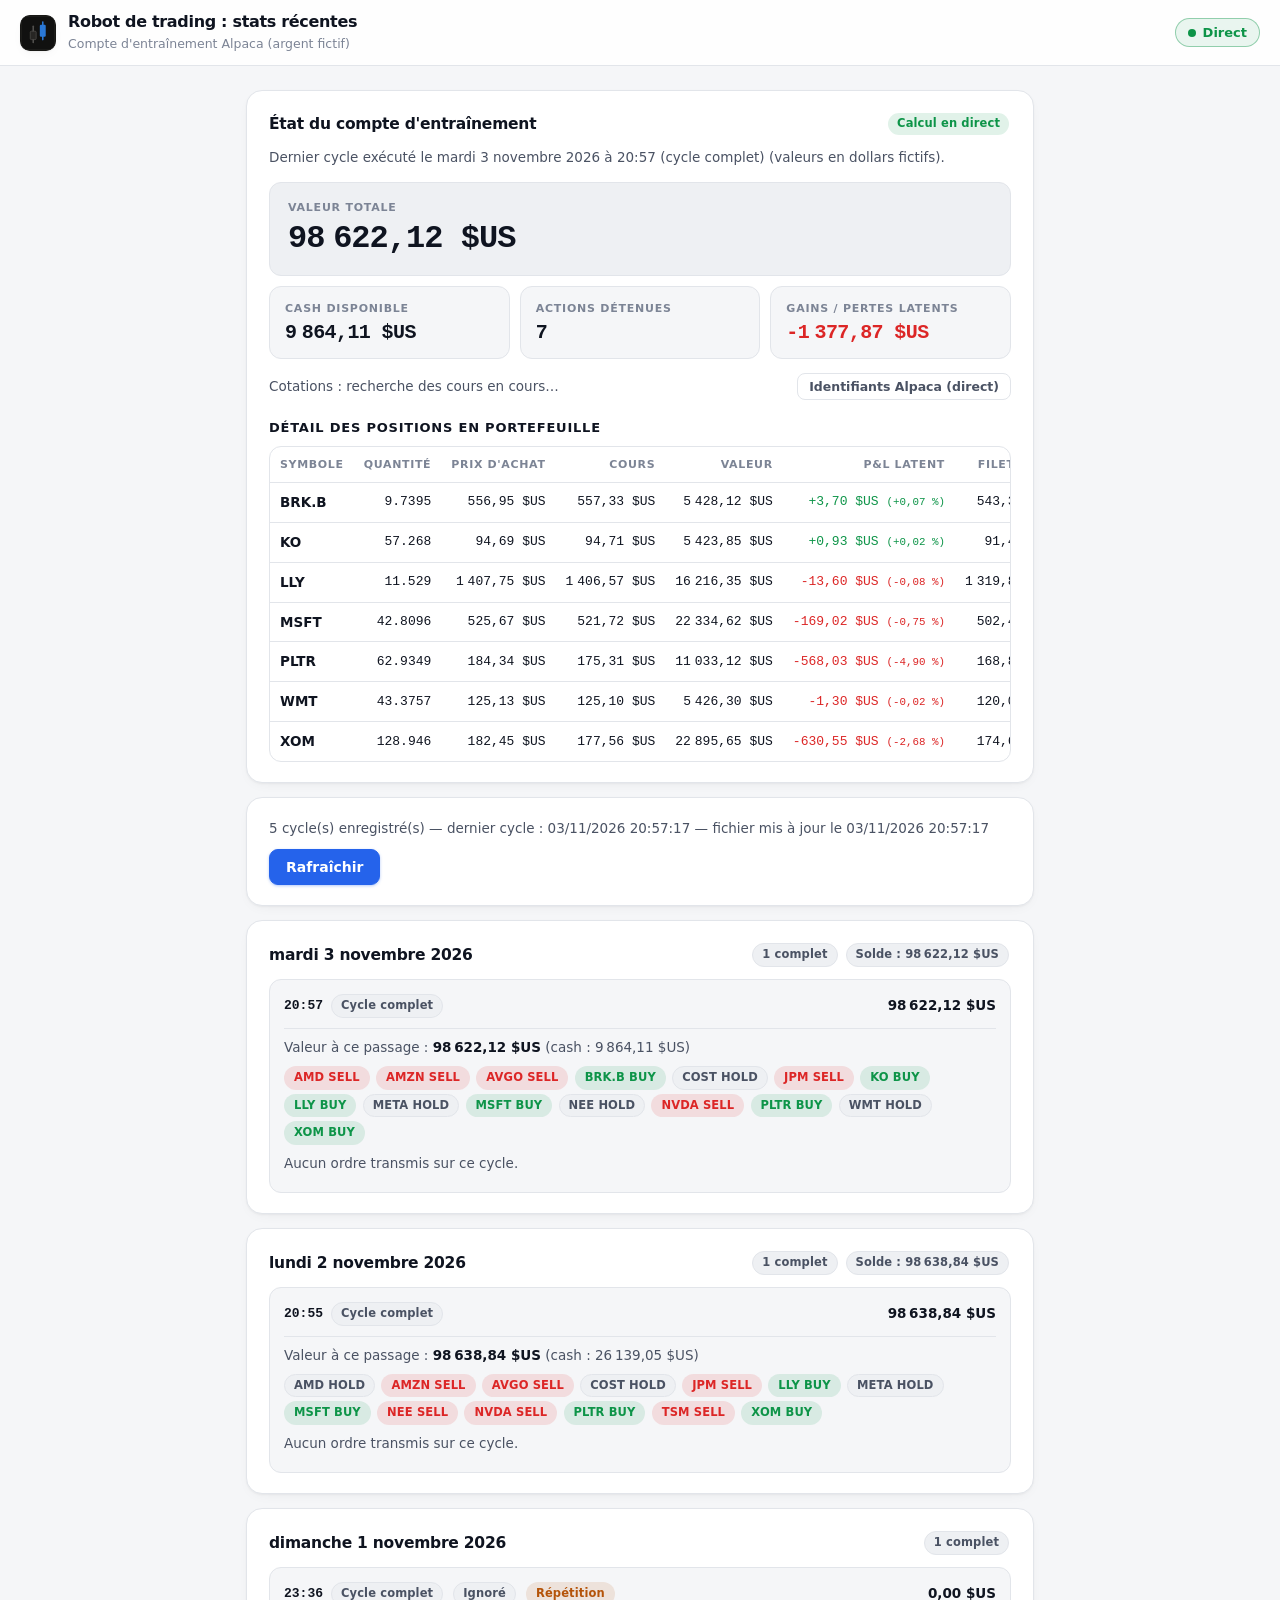
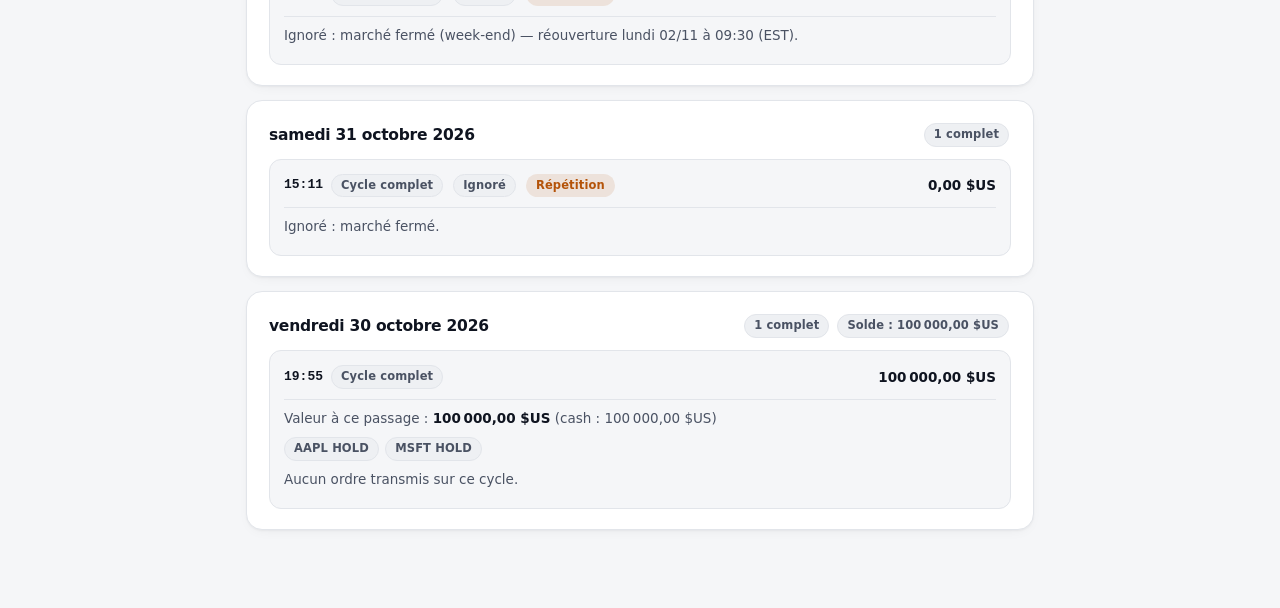
==== commit 2de8d588: "Fusionner origin/main : interface réécrite (CSS/JS) et refonte du retrait Résolution des conflits, c" ====
--- a/docs/index.html
+++ b/docs/index.html
@@ -110,7 +110,9 @@
   .neg { color: var(--bad); }
 
   /* Tableaux */
-  .table-wrap { overflow-x: auto; border: 1px solid var(--border); border-radius: 12px; }
+  .table-wrap { overflow-x: auto; border: 1px solid var(--border); border-radius: 12px;
+                -webkit-overflow-scrolling: touch; scrollbar-width: none; -ms-overflow-style: none; }
+  .table-wrap::-webkit-scrollbar { display: none; }
   table { width: 100%; border-collapse: collapse; font-size: 13.5px; margin-top: 6px; }
   .table-wrap table { margin-top: 0; }
   th { text-align: left; color: var(--muted); font-weight: 600; padding: 9px 10px; font-size: 11px;
@@ -242,7 +244,7 @@
 
 <dialog id="modal-alpaca">
   <h3>Connexion directe Alpaca (IEX)</h3>
-  <p class="small" style="margin: 0 0 12px;">Ces identifiants sont stockés <b>uniquement dans votre navigateur</b> (localStorage privé). Ils ne sont jamais envoyés à GitHub.</p>
+  <p class="small" style="margin: 0 0 12px;">Ces identifiants restent dans votre navigateur, <b>pour cette session seulement</b> (effacés à la fermeture de l'onglet). Ils ne sont jamais envoyés à GitHub. Cette page partage son origine avec vos autres projets GitHub Pages : n'y collez que des clés <b>paper</b>.</p>
   <label class="small">Clé API Alpaca (APCA-API-KEY-ID)</label>
   <input id="input-alpaca-key" class="dialog-input" type="text" placeholder="PK...">
   <label class="small">Clé secrète Alpaca (APCA-API-SECRET-KEY)</label>
@@ -449,7 +451,8 @@
     if (complets > 0) summaryBadges.push(`<span class="badge ok">${complets} complet</span>`);
 
     const lastRep = (sortedDay[sortedDay.length - 1].report) || {};
-    if (lastRep.equity != null) {
+    // Un cycle ignoré (week-end, marché fermé) remonte un solde à 0 : ne pas l'afficher.
+    if (lastRep.equity) {
       summaryBadges.push(`<span class="badge ok">Solde : ${money(lastRep.equity)}</span>`);
     }
 
@@ -534,7 +537,8 @@
     const data = await res.json();
     const entries = data.entries || [];
     render(entries);
-    const last = entries.length ? entries[0].received_at : null;
+    // Les entrées sont stockées dans l'ordre chronologique : le dernier cycle est la date max.
+    const last = entries.reduce((m, e) => (e.received_at && e.received_at > m ? e.received_at : m), "") || null;
     const parts = [entries.length + " cycle(s) enregistré(s)"];
     if (last) parts.push("dernier cycle : " + new Date(last).toLocaleString("fr-FR"));
     if (data.updated_at) parts.push("fichier mis à jour le " + new Date(data.updated_at).toLocaleString("fr-FR"));
@@ -578,8 +582,8 @@
 }
 
 async function refreshAlpacaSnapshot() {
-  const key = (localStorage.getItem("alpaca_key") || "").trim();
-  const secret = (localStorage.getItem("alpaca_secret") || "").trim();
+  const key = (sessionStorage.getItem("alpaca_key") || "").trim();
+  const secret = (sessionStorage.getItem("alpaca_secret") || "").trim();
   if (!key || !secret) {
     await pollQuotesOnce();
     recalculateAndRenderPositions();
@@ -657,8 +661,8 @@
     try { alpacaWs.close(); } catch (_) {}
     alpacaWs = null;
   }
-  const key = (localStorage.getItem("alpaca_key") || "").trim();
-  const secret = (localStorage.getItem("alpaca_secret") || "").trim();
+  const key = (sessionStorage.getItem("alpaca_key") || "").trim();
+  const secret = (sessionStorage.getItem("alpaca_secret") || "").trim();
   if (!key || !secret || !symbols || !symbols.length) return false;
 
   try {
@@ -761,8 +765,8 @@
 
 const modalAlpaca = $("#modal-alpaca");
 $("#btn-open-alpaca").addEventListener("click", () => {
-  $("#input-alpaca-key").value = localStorage.getItem("alpaca_key") || "";
-  $("#input-alpaca-secret").value = localStorage.getItem("alpaca_secret") || "";
+  $("#input-alpaca-key").value = sessionStorage.getItem("alpaca_key") || "";
+  $("#input-alpaca-secret").value = sessionStorage.getItem("alpaca_secret") || "";
   modalAlpaca.showModal();
 });
 
@@ -771,8 +775,8 @@
 });
 
 $("#btn-alpaca-clear").addEventListener("click", () => {
-  localStorage.removeItem("alpaca_key");
-  localStorage.removeItem("alpaca_secret");
+  sessionStorage.removeItem("alpaca_key");
+  sessionStorage.removeItem("alpaca_secret");
   $("#input-alpaca-key").value = "";
   $("#input-alpaca-secret").value = "";
   if (alpacaWs) {
@@ -787,8 +791,8 @@
   const key = $("#input-alpaca-key").value.trim();
   const secret = $("#input-alpaca-secret").value.trim();
   if (key && secret) {
-    localStorage.setItem("alpaca_key", key);
-    localStorage.setItem("alpaca_secret", secret);
+    sessionStorage.setItem("alpaca_key", key);
+    sessionStorage.setItem("alpaca_secret", secret);
     $("#live-status-note").textContent = "Cotations : identifiants Alpaca enregistrés.";
     if (liveActive) {
       const symbols = (currentReport && currentReport.positions ? currentReport.positions.map((p) => p.symbol) : []);
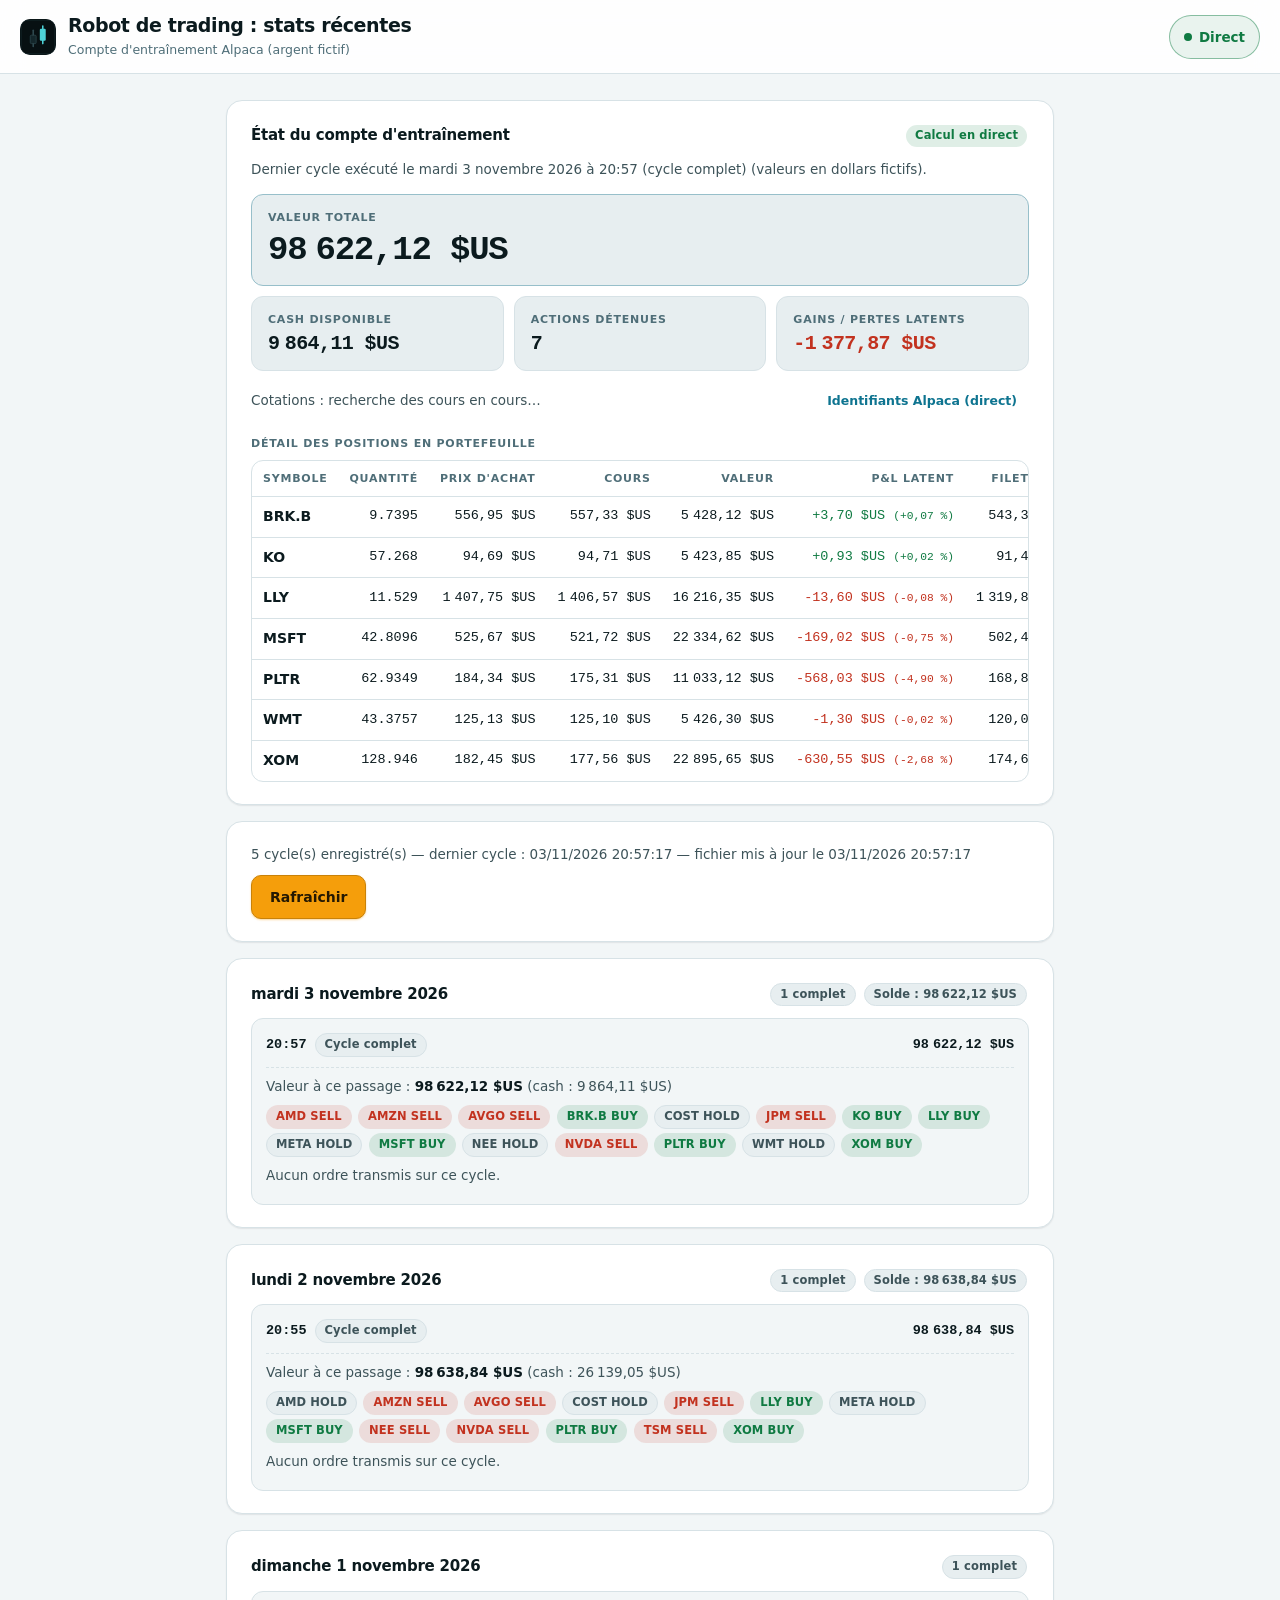
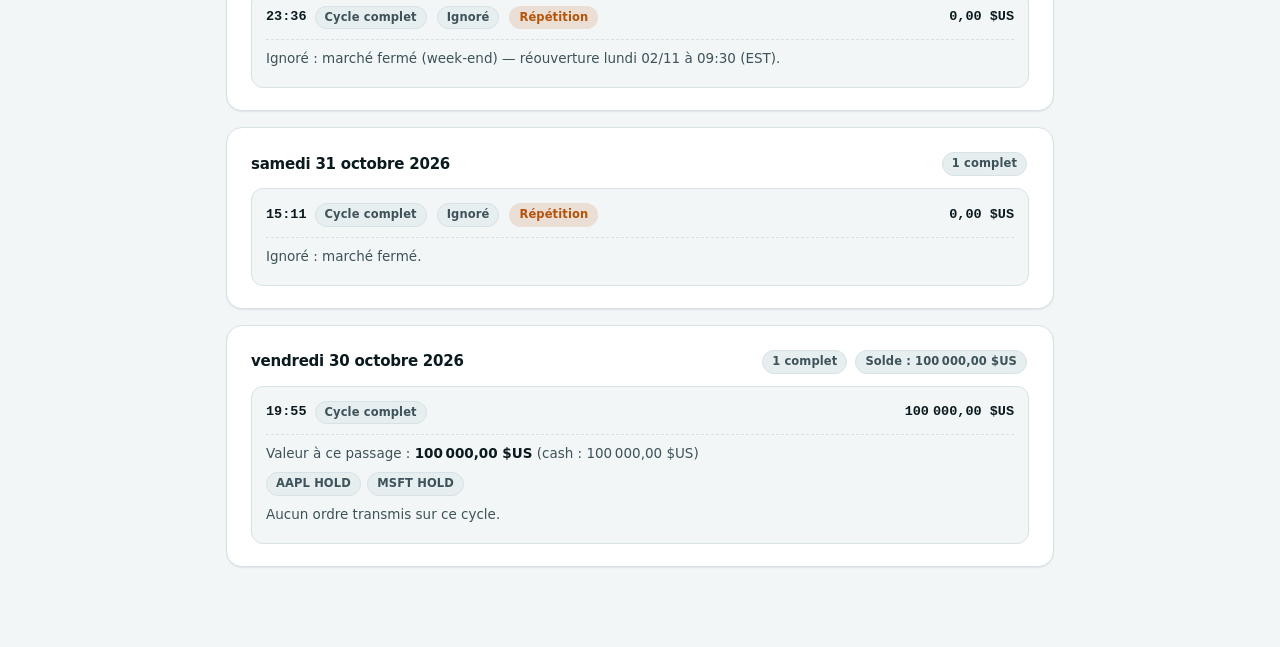
==== commit b906e7a2: "Direction artistique unique : « Sarcelle ardoise, accent ambre » Les deux interfaces (tableau de bor" ====
--- a/docs/index.html
+++ b/docs/index.html
@@ -8,60 +8,107 @@
 <link rel="alternate icon" href="favicon.ico">
 <link rel="apple-touch-icon" href="apple-touch-icon.png">
 <link rel="manifest" href="manifest.webmanifest">
-<meta name="theme-color" content="#0a0d14">
+<meta name="theme-color" content="#f2f6f7" media="(prefers-color-scheme: light)">
+<meta name="theme-color" content="#071012" media="(prefers-color-scheme: dark)">
 <meta name="mobile-web-app-capable" content="yes">
 <meta name="apple-mobile-web-app-capable" content="yes">
 <meta name="apple-mobile-web-app-status-bar-style" content="black-translucent">
 <meta name="apple-mobile-web-app-title" content="TradingBot">
 <style>
-  /* Palette « 2 calmes + 1 forte » (60-30-10)
-     Calme 1 = --plane (fond) · Calme 2 = --surface (cartes) · Forte = --accent (action unique)
-     Vert / rouge réservés au sens financier (gain / perte). */
+  /* ===================================================================
+     Direction artistique partagée avec le tableau de bord local :
+     « Sarcelle ardoise, accent ambre ».
+
+     2 calmes + 1 forte (60-30-10)
+       Calme 1  --plane     fond principal                 ~60 %
+       Calme 2  --surface   cartes et en-têtes             ~30 %
+       Forte    --accent    un seul CTA, point focal       ≤10 %
+
+     --primary  structure : liens, focus, onglet actif, sélection
+     --good/--bad  sémantique de données (gain / perte), jamais en chrome
+     =================================================================== */
   :root {
-    --plane: #f5f6f8; --surface: #ffffff; --surface-2: #eef0f3;
-    --ink: #0f1420; --ink-2: #4a5263; --muted: #7c8495;
-    --border: #e2e5ea; --accent: #2563eb;
-    --good: #0d9448; --bad: #dc2626; --warn: #b45309;
-    --mono: ui-monospace, "SF Mono", "Cascadia Mono", Consolas, monospace;
-    --shadow: 0 1px 2px rgba(15, 20, 32, 0.04), 0 4px 14px -6px rgba(15, 20, 32, 0.08);
-  }
+    color-scheme: light;
+
+    --plane: #f2f6f7; --surface: #ffffff; --surface-2: #e7eef0;
+    --ink: #0b1a1e; --ink-2: #3d5359; --muted: #4f6e78;
+    --border: #d7e2e6;
+
+    --primary: #0e7490;
+    --accent: #f59e0b; --accent-ink: #241802;
+
+    --good: #0f7a42; --bad: #c2321f; --warn: #b45309;
+
+    --sans: system-ui, -apple-system, "Segoe UI", Roboto, "Helvetica Neue", sans-serif;
+    --mono: ui-monospace, "SF Mono", "Cascadia Mono", "JetBrains Mono", Consolas, monospace;
+    --fs-hero: clamp(26px, 1.5rem + 1vw, 34px);
+    --fs-h1: 19px; --fs-h2: 15px; --fs-body: 15px;
+    --fs-sm: 13.5px; --fs-xs: 12.5px; --fs-label: 11px;
+
+    --r-card: 16px; --r-sub: 12px; --r-field: 10px; --tap: 44px;
+
+    --shadow: 0 1px 2px rgba(11, 26, 30, 0.05), 0 1px 1px rgba(11, 26, 30, 0.03);
+    --shadow-lg: 0 20px 50px -14px rgba(11, 26, 30, 0.35);
+  }
+
   @media (prefers-color-scheme: dark) {
-    :root { --plane: #0a0d14; --surface: #121620; --surface-2: #1a1f2b;
-            --ink: #e8eaf0; --ink-2: #a3a9b8; --muted: #6f7686;
-            --border: #232a38; --accent: #3b82f6;
-            --good: #22c55e; --bad: #ef4444; --warn: #f59e0b;
-            --shadow: 0 1px 2px rgba(0, 0, 0, 0.3); }
-  }
+    :root {
+      color-scheme: dark;
+
+      --plane: #071012; --surface: #0e1b1e; --surface-2: #14272b;
+      --ink: #e4eff1; --ink-2: #a9c0c6; --muted: #8aa8af;
+      --border: #1e3338;
+
+      --primary: #4ed3d8;
+      --accent: #fbbf24; --accent-ink: #1a1200;
+
+      --good: #4ade80; --bad: #f87171; --warn: #e8b04a;
+
+      --shadow: 0 1px 2px rgba(0, 0, 0, 0.35);
+      --shadow-lg: 0 24px 60px -18px rgba(0, 0, 0, 0.6);
+    }
+  }
+
   * { box-sizing: border-box; }
-  body { margin: 0; background: var(--plane); color: var(--ink);
-         font: 15px/1.55 system-ui, -apple-system, "Segoe UI", Roboto, sans-serif;
-         -webkit-font-smoothing: antialiased; -webkit-text-size-adjust: 100%; }
-
-  /* En-tête */
-  header { background: color-mix(in srgb, var(--surface) 85%, transparent);
-           backdrop-filter: blur(12px); -webkit-backdrop-filter: blur(12px);
-           border-bottom: 1px solid var(--border);
-           padding: 12px 20px; position: sticky; top: 0; z-index: 5;
-           display: flex; justify-content: space-between; align-items: center;
-           flex-wrap: wrap; gap: 12px; }
-  .brand { display: flex; align-items: center; gap: 12px; }
-  .brand .logo { width: 36px; height: 36px; border-radius: 10px; flex-shrink: 0; display: block; box-shadow: var(--shadow); }
-  .brand h1 { font-size: 16px; margin: 0; line-height: 1.25; letter-spacing: -0.02em; font-weight: 700; }
-  .brand .sub { color: var(--muted); font-size: 12.5px; margin-top: 2px; }
-
-  /* Bascule « Direct » : statut, donc vert sémantique et non accent */
+
+  body {
+    margin: 0; background: var(--plane); color: var(--ink);
+    font: var(--fs-body) / 1.55 var(--sans);
+    -webkit-font-smoothing: antialiased; -webkit-text-size-adjust: 100%;
+  }
+
+  h1, h2, h3 { text-wrap: balance; }
+
+  :focus-visible { outline: 2.5px solid var(--primary); outline-offset: 2px; border-radius: 6px; }
+
+  /* ---------- En-tête ---------- */
+  header {
+    background: color-mix(in srgb, var(--surface) 88%, transparent);
+    backdrop-filter: blur(12px); -webkit-backdrop-filter: blur(12px);
+    border-bottom: 1px solid var(--border);
+    padding: 14px 20px; position: sticky; top: 0; z-index: 5;
+    display: flex; justify-content: space-between; align-items: center;
+    flex-wrap: wrap; gap: 12px;
+  }
+  .brand { display: flex; align-items: center; gap: 12px; min-width: 0; }
+  .brand .logo { width: 36px; height: 36px; border-radius: 10px; flex-shrink: 0; display: block; }
+  .brand h1 { font-size: var(--fs-h1); margin: 0; line-height: 1.25; letter-spacing: -0.02em; font-weight: 700; }
+  .brand .sub { color: var(--muted); font-size: var(--fs-xs); margin-top: 2px; }
+
+  /* Bascule « Direct » : statut de flux, donc vert sémantique. */
   .live-toggle {
     display: inline-flex; align-items: center; gap: 7px;
-    padding: 6px 12px; border-radius: 999px; border: 1px solid var(--border);
-    background: var(--surface); cursor: pointer; font-size: 13px; font-weight: 600;
-    user-select: none; color: var(--ink-2); transition: all 0.15s ease;
+    min-height: var(--tap); padding: 0 14px; border-radius: 999px;
+    border: 1px solid var(--border); background: var(--surface);
+    color: var(--ink-2); font-size: var(--fs-sm); font-weight: 650;
+    cursor: pointer; user-select: none;
   }
   .live-toggle:hover { border-color: var(--muted); color: var(--ink); }
   .live-toggle.active {
-    color: var(--good); border-color: color-mix(in srgb, var(--good) 40%, transparent);
+    color: var(--good); border-color: color-mix(in srgb, var(--good) 45%, transparent);
     background: color-mix(in srgb, var(--good) 9%, var(--surface));
   }
-  .live-dot { width: 8px; height: 8px; border-radius: 50%; background: var(--muted); display: inline-block; }
+  .live-dot { width: 8px; height: 8px; border-radius: 50%; background: var(--muted); display: inline-block; flex-shrink: 0; }
   .live-toggle.active .live-dot { background: var(--good); animation: live-pulse 1.6s infinite; }
   @keyframes live-pulse {
     0% { box-shadow: 0 0 0 0 color-mix(in srgb, var(--good) 45%, transparent); }
@@ -69,118 +116,171 @@
     100% { box-shadow: 0 0 0 0 transparent; }
   }
 
-  /* Mise en page & cartes */
-  main { padding: 24px 16px 64px; max-width: 820px; margin: 0 auto; }
-  .card { background: var(--surface); border: 1px solid var(--border);
-          border-radius: 16px; padding: 20px 22px; margin-bottom: 14px; box-shadow: var(--shadow); }
-  .card h2 { margin: 0; font-size: 15.5px; letter-spacing: -0.015em; font-weight: 700; }
-  .top { display: flex; justify-content: space-between; align-items: center;
-         gap: 8px; flex-wrap: wrap; margin-bottom: 10px; }
-  .small { font-size: 13.5px; color: var(--ink-2); }
+  /* ---------- Mise en page ---------- */
+  main { padding: 26px 16px 64px; max-width: 860px; margin: 0 auto; }
+
+  .card {
+    background: var(--surface); border: 1px solid var(--border);
+    border-radius: var(--r-card); padding: 22px 24px; margin-bottom: 16px;
+    box-shadow: var(--shadow);
+  }
+  .card h2 { margin: 0; font-size: var(--fs-h2); letter-spacing: -0.015em; font-weight: 700; }
+  .top { display: flex; justify-content: space-between; align-items: center; gap: 8px; flex-wrap: wrap; margin-bottom: 10px; }
+  .small { font-size: var(--fs-sm); color: var(--ink-2); }
   .small b { color: var(--ink); }
-  .section-title { font-weight: 650; font-size: 13px; margin: 18px 0 8px; color: var(--ink);
-                   text-transform: uppercase; letter-spacing: 0.06em; }
-  .account-foot { margin-top: 14px; display: flex; justify-content: space-between;
-                  align-items: center; flex-wrap: wrap; gap: 8px; }
-
-  /* Badges : neutres par défaut, couleur seulement si le sens l'exige */
-  .badge { display: inline-flex; align-items: center; padding: 2px 9px; border-radius: 999px;
-           font-size: 11.5px; font-weight: 650; letter-spacing: 0.01em; margin: 2px 2px 2px 0;
-           border: 1px solid transparent; }
+  .section-title {
+    font-weight: 600; font-size: var(--fs-label); margin: 18px 0 8px; color: var(--muted);
+    text-transform: uppercase; letter-spacing: 0.07em;
+  }
+  .account-foot {
+    margin-top: 14px; display: flex; justify-content: space-between;
+    align-items: center; flex-wrap: wrap; gap: 8px;
+  }
+
+  /* ---------- Badges ---------- */
+  .badge {
+    display: inline-flex; align-items: center; padding: 2px 9px; border-radius: 999px;
+    font-size: 11.5px; font-weight: 650; letter-spacing: 0.01em; margin: 2px 2px 2px 0;
+    border: 1px solid transparent; font-variant-numeric: tabular-nums;
+  }
   .badge.ok, .badge.hold { background: var(--surface-2); color: var(--ink-2); border-color: var(--border); }
-  .badge.buy { background: color-mix(in srgb, var(--good) 12%, transparent); color: var(--good); }
-  .badge.sell { background: color-mix(in srgb, var(--bad) 12%, transparent); color: var(--bad); }
-  .badge.warn { background: color-mix(in srgb, var(--warn) 12%, transparent); color: var(--warn); }
-  #live-badge { background: color-mix(in srgb, var(--good) 12%, transparent); color: var(--good); border: none; }
-
-  .banner { border-radius: 10px; padding: 10px 12px; margin-top: 10px; font-size: 13.5px;
-            border: 1px solid color-mix(in srgb, var(--bad) 35%, transparent);
-            background: color-mix(in srgb, var(--bad) 7%, var(--surface)); }
+  .badge.buy { background: color-mix(in srgb, var(--good) 13%, transparent); color: var(--good); }
+  .badge.sell { background: color-mix(in srgb, var(--bad) 13%, transparent); color: var(--bad); }
+  .badge.warn { background: color-mix(in srgb, var(--warn) 14%, transparent); color: var(--warn); }
+  #live-badge { background: color-mix(in srgb, var(--good) 13%, transparent); color: var(--good); border: none; }
+
+  .banner {
+    border-radius: var(--r-sub); padding: 12px 14px; margin-top: 10px; font-size: var(--fs-sm);
+    border: 1px solid color-mix(in srgb, var(--bad) 35%, transparent);
+    background: color-mix(in srgb, var(--bad) 7%, var(--surface));
+  }
   .banner b { color: var(--bad); }
 
-  /* Tuiles : la valeur totale est le chiffre héros */
+  /* ---------- Tuiles : le chiffre héros en tête ---------- */
   .tiles { display: grid; grid-template-columns: repeat(3, minmax(0, 1fr)); gap: 10px; margin-top: 14px; }
-  .tile { background: var(--plane); border: 1px solid var(--border); border-radius: 12px; padding: 13px 15px; }
-  .tile:first-child { grid-column: 1 / -1; background: var(--surface-2); padding: 16px 18px; }
-  .tile:first-child .value { font-size: 32px; }
-  .tile .label { color: var(--muted); font-size: 11px; font-weight: 600; text-transform: uppercase; letter-spacing: 0.07em; }
-  .tile .value { font-family: var(--mono); font-size: 20px; font-weight: 600; margin-top: 4px;
-                 letter-spacing: -0.03em; font-variant-numeric: tabular-nums; line-height: 1.2; }
+  .tile { background: var(--surface-2); border: 1px solid var(--border); border-radius: var(--r-sub); padding: 14px 16px; }
+  .tile:first-child { grid-column: 1 / -1; border-color: color-mix(in srgb, var(--primary) 32%, var(--border)); }
+  .tile:first-child .value { font-size: var(--fs-hero); letter-spacing: -0.035em; }
+  .tile .label {
+    color: var(--muted); font-size: var(--fs-label); font-weight: 600;
+    text-transform: uppercase; letter-spacing: 0.07em;
+  }
+  .tile .value {
+    font-family: var(--mono); font-size: 20px; font-weight: 600; margin-top: 4px;
+    letter-spacing: -0.03em; font-variant-numeric: tabular-nums; line-height: 1.2;
+  }
   .pos { color: var(--good); }
   .neg { color: var(--bad); }
 
-  /* Tableaux */
-  .table-wrap { overflow-x: auto; border: 1px solid var(--border); border-radius: 12px;
-                -webkit-overflow-scrolling: touch; scrollbar-width: none; -ms-overflow-style: none; }
+  /* ---------- Tableaux ---------- */
+  .table-wrap {
+    overflow-x: auto; border: 1px solid var(--border); border-radius: var(--r-sub);
+    -webkit-overflow-scrolling: touch; scrollbar-width: none; -ms-overflow-style: none;
+  }
   .table-wrap::-webkit-scrollbar { display: none; }
-  table { width: 100%; border-collapse: collapse; font-size: 13.5px; margin-top: 6px; }
+  table { width: 100%; border-collapse: collapse; font-size: 14px; margin-top: 6px; }
   .table-wrap table { margin-top: 0; }
-  th { text-align: left; color: var(--muted); font-weight: 600; padding: 9px 10px; font-size: 11px;
-       text-transform: uppercase; letter-spacing: 0.06em; border-bottom: 1px solid var(--border); white-space: nowrap; }
-  td { padding: 9px 10px; border-bottom: 1px solid var(--border); }
+  th {
+    text-align: left; color: var(--muted); font-weight: 650; padding: 9px 11px; font-size: var(--fs-label);
+    text-transform: uppercase; letter-spacing: 0.07em; border-bottom: 1px solid var(--border); white-space: nowrap;
+  }
+  td { padding: 9px 11px; border-bottom: 1px solid var(--border); }
   tr:last-child td { border-bottom: none; }
   tbody tr:hover td { background: var(--plane); }
-  .num { text-align: right; font-variant-numeric: tabular-nums; font-family: var(--mono); font-size: 13px; white-space: nowrap; }
-  th.num { font-family: inherit; font-size: 11px; }
-  code { background: var(--plane); border: 1px solid var(--border); border-radius: 6px;
-         padding: 1px 5px; font-size: 12.5px; font-family: var(--mono); word-break: break-all; }
+  .num { text-align: right; font-variant-numeric: tabular-nums; font-family: var(--mono); font-size: 13.5px; white-space: nowrap; }
+  th.num { font-family: inherit; font-size: var(--fs-label); }
+  code {
+    background: var(--plane); border: 1px solid var(--border); border-radius: 6px;
+    padding: 1px 5px; font-size: var(--fs-xs); font-family: var(--mono); word-break: break-all;
+  }
   .err { color: var(--bad); }
   .quote-live { color: var(--good); font-weight: 600; }
 
-  /* Journal des cycles */
-  .cycle-subdivision { border: 1px solid var(--border); border-radius: 12px; padding: 12px 14px;
-                       margin-top: 10px; background: var(--plane); }
+  /* ---------- Journal des cycles ---------- */
+  .cycle-subdivision {
+    border: 1px solid var(--border); border-radius: var(--r-sub); padding: 12px 14px;
+    margin-top: 10px; background: var(--plane);
+  }
   .cycle-subdivision:first-child { margin-top: 6px; }
   .cycle-subdivision p { margin: 6px 0; }
-  .cycle-subdivision-header { display: flex; justify-content: space-between; align-items: center;
-                              gap: 8px; flex-wrap: wrap; margin-bottom: 8px; padding-bottom: 8px;
-                              border-bottom: 1px solid var(--border); }
-  .cycle-time { font-weight: 600; font-size: 13px; color: var(--ink); font-family: var(--mono); }
-
-  /* Boutons : un seul principal (accent) par écran, le reste en secondaire */
-  button { font-family: inherit; border-radius: 9px; padding: 9px 16px; font-size: 14px; cursor: pointer;
-           border: 1px solid var(--border); background: var(--surface); color: var(--ink);
-           font-weight: 600; transition: background-color 0.15s ease, border-color 0.15s ease, filter 0.15s ease; }
+  .cycle-subdivision-header {
+    display: flex; justify-content: space-between; align-items: center;
+    gap: 8px; flex-wrap: wrap; margin-bottom: 8px; padding-bottom: 8px;
+    border-bottom: 1px dashed var(--border);
+  }
+  .cycle-time { font-weight: 650; font-size: 13.5px; color: var(--ink); font-family: var(--mono); font-variant-numeric: tabular-nums; }
+
+  /* ---------- Boutons : un seul accent par écran ---------- */
+  button {
+    font-family: inherit; min-height: var(--tap); border-radius: var(--r-field);
+    padding: 0 18px; font-size: 14px; cursor: pointer;
+    border: 1px solid var(--border); background: var(--surface); color: var(--ink);
+    font-weight: 650;
+    transition: background-color 0.14s ease, border-color 0.14s ease, color 0.14s ease;
+  }
   button:hover { border-color: var(--muted); }
-  button:active { transform: scale(0.98); }
-  button.primary { background: var(--accent); border-color: var(--accent); color: #fff;
-                   box-shadow: 0 1px 3px color-mix(in srgb, var(--accent) 35%, transparent); }
-  button.primary:hover { filter: brightness(1.08); }
-  button.ghost { background: transparent; padding: 5px 11px; font-size: 12.5px; border-radius: 8px; color: var(--ink-2); }
-  button.ghost:hover { color: var(--ink); }
-  button.danger { background: transparent; color: var(--bad); }
-  button.live-toggle { border-radius: 999px; }
-  :focus-visible { outline: 2px solid var(--accent); outline-offset: 2px; }
-
-  /* Fenêtre identifiants */
-  dialog { border: 1px solid var(--border); border-radius: 16px; background: var(--surface);
-           color: var(--ink); padding: 22px; max-width: 440px; width: 92%;
-           box-shadow: 0 20px 50px -12px rgba(0, 0, 0, 0.35); }
-  dialog::backdrop { background: rgba(10, 13, 20, 0.5); backdrop-filter: blur(3px); }
+  button:active { transform: scale(0.985); }
+  button.primary {
+    background: var(--accent); border-color: color-mix(in srgb, var(--accent) 82%, #000);
+    color: var(--accent-ink);
+    box-shadow: 0 1px 2px color-mix(in srgb, var(--accent) 40%, transparent);
+  }
+  button.primary:hover { filter: brightness(1.06); }
+  button.primary:focus-visible { outline-color: var(--ink); }
+  button.ghost {
+    min-height: 32px; background: transparent; padding: 0 11px;
+    font-size: var(--fs-xs); border-radius: 8px; color: var(--primary); border-color: transparent;
+  }
+  button.ghost:hover { background: color-mix(in srgb, var(--primary) 10%, transparent); border-color: transparent; }
+  button.danger { background: transparent; color: var(--bad); border-color: color-mix(in srgb, var(--bad) 40%, transparent); }
+  .dialog-actions button { min-height: 40px; padding: 0 16px; }
+
+  /* ---------- Fenêtre identifiants ---------- */
+  dialog {
+    border: 1px solid var(--border); border-radius: var(--r-card); background: var(--surface);
+    color: var(--ink); padding: 22px; max-width: 460px; width: 92%;
+    box-shadow: var(--shadow-lg);
+  }
+  dialog::backdrop { background: rgba(7, 16, 18, 0.55); backdrop-filter: blur(3px); }
   dialog h3 { margin: 0 0 6px; font-size: 16px; letter-spacing: -0.015em; }
   dialog label { font-weight: 600; display: block; color: var(--ink); }
-  .dialog-actions { display: flex; justify-content: flex-end; gap: 8px; margin-top: 6px; }
-  .dialog-input { background: var(--plane); color: var(--ink); border: 1px solid var(--border);
-                  border-radius: 9px; padding: 9px 11px; font-size: 13.5px; width: 100%; outline: none;
-                  font-family: var(--mono); margin: 5px 0 14px; transition: border-color 0.15s, box-shadow 0.15s; }
-  .dialog-input:focus { border-color: var(--accent);
-                        box-shadow: 0 0 0 3px color-mix(in srgb, var(--accent) 18%, transparent); }
-
+  .dialog-actions { display: flex; justify-content: flex-end; gap: 8px; margin-top: 6px; flex-wrap: wrap; }
+  .dialog-input {
+    background: var(--plane); color: var(--ink); border: 1px solid var(--border);
+    border-radius: var(--r-field); min-height: var(--tap); padding: 9px 11px;
+    font-size: var(--fs-sm); width: 100%; outline: none; font-family: var(--mono);
+    margin: 5px 0 14px; transition: border-color 0.15s, box-shadow 0.15s;
+  }
+  .dialog-input:focus {
+    border-color: var(--primary);
+    box-shadow: 0 0 0 3px color-mix(in srgb, var(--primary) 20%, transparent);
+  }
+
+  .muted-note { color: var(--muted); }
+  .cycle-head-left { display: flex; align-items: center; gap: 8px; flex-wrap: wrap; }
+  .cycle-value { font-family: var(--mono); font-weight: 600; font-size: 13.5px; font-variant-numeric: tabular-nums; }
+  .day-badges { display: flex; gap: 6px; flex-wrap: wrap; }
+  .status-actions { margin-top: 10px; }
+  .dialog-hint { margin: 0 0 12px; }
+
+  /* ---------- Petits écrans ---------- */
   @media (max-width: 520px) {
-    header { padding: 10px 14px; }
-    main { padding: 16px 10px 56px; }
-    .card { padding: 16px; border-radius: 14px; }
+    header { padding: 12px 14px; }
+    main { padding: 18px 12px 56px; }
+    .card { padding: 17px; border-radius: 14px; }
     .tiles { grid-template-columns: repeat(2, minmax(0, 1fr)); gap: 8px; }
     .tile .value { font-size: 17px; }
     .tile:first-child .value { font-size: 26px; }
     .tile .label { font-size: 10.5px; }
-    /* Première colonne figée : le symbole reste visible quand on fait défiler le tableau. */
+    /* Première colonne figée : le symbole reste visible pendant le défilement. */
     .table-wrap th:first-child, .table-wrap td:first-child {
       position: sticky; left: 0; background: var(--surface); z-index: 1;
     }
   }
+
   @media (prefers-reduced-motion: reduce) {
     *, *::before, *::after { animation: none !important; transition: none !important; }
+    button:active { transform: none; }
   }
 </style>
 </head>
@@ -215,7 +315,7 @@
       <span id="live-status-note">Cotations : dernier cours enregistré.</span>
       <button id="btn-open-alpaca" class="ghost" type="button">Identifiants Alpaca (direct)</button>
     </div>
-    <div id="positions-wrap" style="margin-top: 14px; display: none;">
+    <div id="positions-wrap" hidden>
       <div class="section-title">Détail des positions en portefeuille</div>
       <div class="table-wrap">
         <table>
@@ -237,14 +337,14 @@
   </div>
   <div class="card" id="status-card">
     <div class="small" id="status">Chargement…</div>
-    <div style="margin-top:10px"><button id="btn-refresh" class="primary">Rafraîchir</button></div>
+    <div class="status-actions"><button id="btn-refresh" class="primary">Rafraîchir</button></div>
   </div>
   <div id="list"></div>
 </main>
 
 <dialog id="modal-alpaca">
   <h3>Connexion directe Alpaca (IEX)</h3>
-  <p class="small" style="margin: 0 0 12px;">Ces identifiants restent dans votre navigateur, <b>pour cette session seulement</b> (effacés à la fermeture de l'onglet). Ils ne sont jamais envoyés à GitHub. Cette page partage son origine avec vos autres projets GitHub Pages : n'y collez que des clés <b>paper</b>.</p>
+  <p class="small dialog-hint">Ces identifiants restent dans votre navigateur, <b>pour cette session seulement</b> (effacés à la fermeture de l'onglet). Ils ne sont jamais envoyés à GitHub. Cette page partage son origine avec vos autres projets GitHub Pages : n'y collez que des clés <b>paper</b>.</p>
   <label class="small">Clé API Alpaca (APCA-API-KEY-ID)</label>
   <input id="input-alpaca-key" class="dialog-input" type="text" placeholder="PK...">
   <label class="small">Clé secrète Alpaca (APCA-API-SECRET-KEY)</label>
@@ -479,7 +579,7 @@
       } else {
         lines.push(`<p class="small">Valeur à ce passage : <b>${money(r.equity)}</b> (cash : ${money(r.cash)})</p>`);
         if (isWatch && !orders.length) {
-          lines.push(`<p class="small" style="color:var(--muted)">Surveillance en direct : stops ATR et actualités critiques vérifiés, positions saines.</p>`);
+          lines.push(`<p class="small muted-note">Surveillance en direct : stops ATR et actualités critiques vérifiés, positions saines.</p>`);
         }
         if (signals.length) {
           lines.push(`<p class="small">${signals.map(([s, a]) =>
@@ -509,11 +609,11 @@
 
       return `<div class="cycle-subdivision">
         <div class="cycle-subdivision-header">
-          <div style="display:flex;align-items:center;gap:8px;flex-wrap:wrap">
+          <div class="cycle-head-left">
             <span class="cycle-time">${esc(timeStr || "—")}</span>
             ${badges.join(" ")}
           </div>
-          <div style="font-weight:600;font-size:13.5px">${money(r.equity)}</div>
+          <div class="cycle-value">${money(r.equity)}</div>
         </div>
         ${lines.join("")}
       </div>`;
@@ -522,7 +622,7 @@
     return `<div class="card">
       <div class="top">
         <h2>${esc(frDate(sDate))}</h2>
-        <div style="display:flex;gap:6px;flex-wrap:wrap">${summaryBadges.join(" ")}</div>
+        <div class="day-badges">${summaryBadges.join(" ")}</div>
       </div>
       ${subdivisionsHtml}
     </div>`;
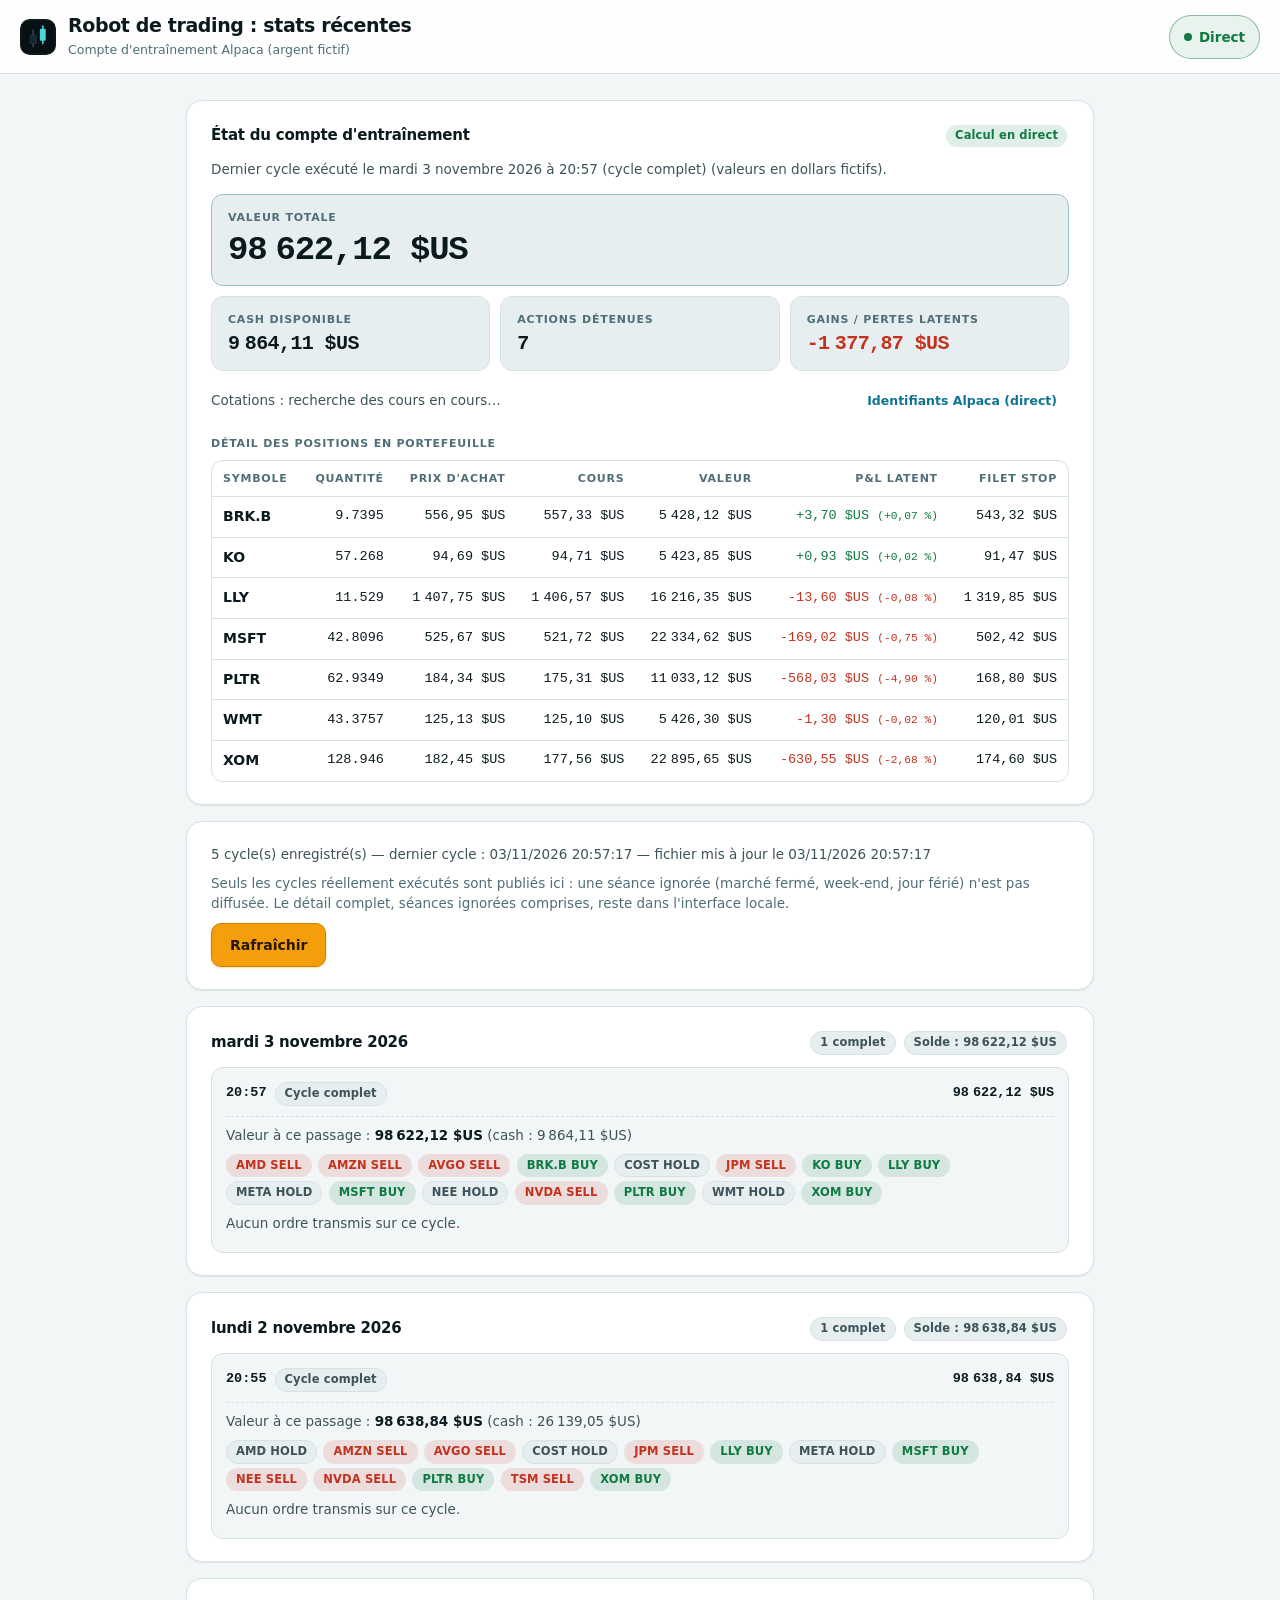
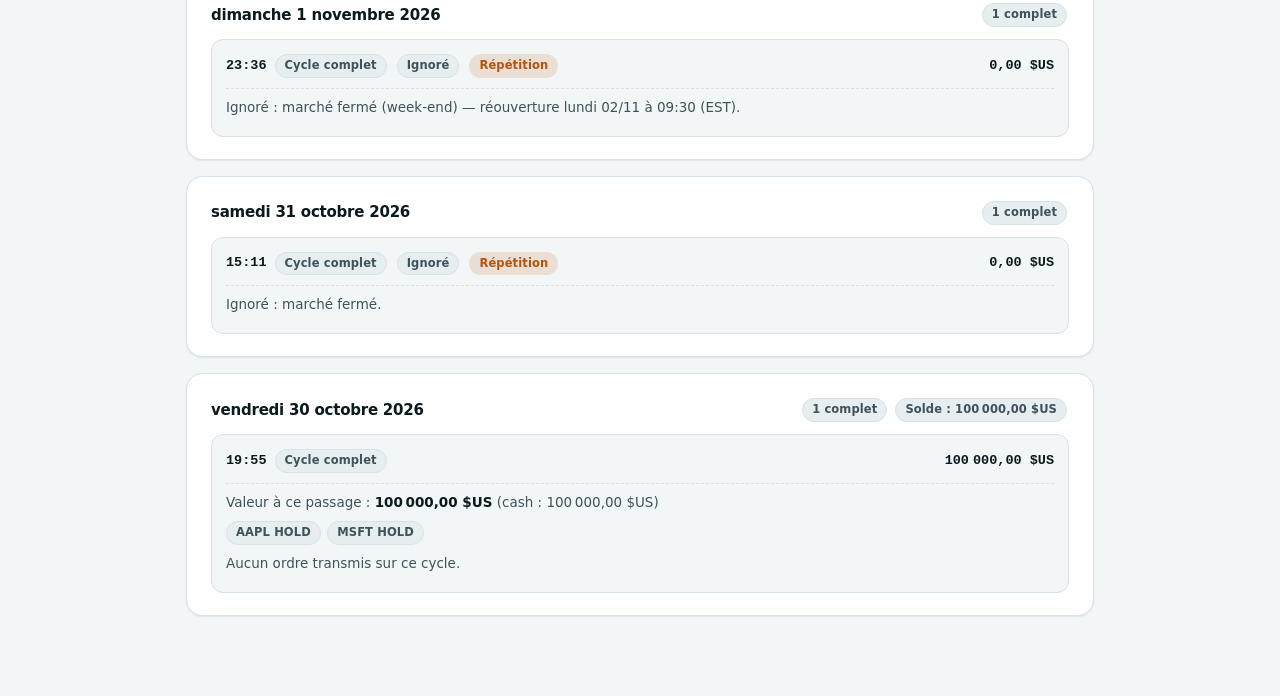
==== commit b69f0cc4: "Page publique : dire quelles séances sont publiées La page ne montrait que cinq séances alors que l'" ====
--- a/docs/index.html
+++ b/docs/index.html
@@ -117,7 +117,7 @@
   }
 
   /* ---------- Mise en page ---------- */
-  main { padding: 26px 16px 64px; max-width: 860px; margin: 0 auto; }
+  main { padding: 26px 16px 64px; max-width: 940px; margin: 0 auto; }
 
   .card {
     background: var(--surface); border: 1px solid var(--border);
@@ -261,6 +261,7 @@
   .cycle-value { font-family: var(--mono); font-weight: 600; font-size: 13.5px; font-variant-numeric: tabular-nums; }
   .day-badges { display: flex; gap: 6px; flex-wrap: wrap; }
   .status-actions { margin-top: 10px; }
+  .publish-note { margin: 8px 0 0; line-height: 1.5; }
   .dialog-hint { margin: 0 0 12px; }
 
   /* ---------- Petits écrans ---------- */
@@ -271,6 +272,7 @@
     .tiles { grid-template-columns: repeat(2, minmax(0, 1fr)); gap: 8px; }
     .tile .value { font-size: 17px; }
     .tile:first-child .value { font-size: 26px; }
+    button.ghost { min-height: 44px; }
     .tile .label { font-size: 10.5px; }
     /* Première colonne figée : le symbole reste visible pendant le défilement. */
     .table-wrap th:first-child, .table-wrap td:first-child {
@@ -337,6 +339,11 @@
   </div>
   <div class="card" id="status-card">
     <div class="small" id="status">Chargement…</div>
+    <p class="small muted-note publish-note">
+      Seuls les cycles réellement exécutés sont publiés ici : une séance ignorée
+      (marché fermé, week-end, jour férié) n'est pas diffusée. Le détail complet,
+      séances ignorées comprises, reste dans l'interface locale.
+    </p>
     <div class="status-actions"><button id="btn-refresh" class="primary">Rafraîchir</button></div>
   </div>
   <div id="list"></div>
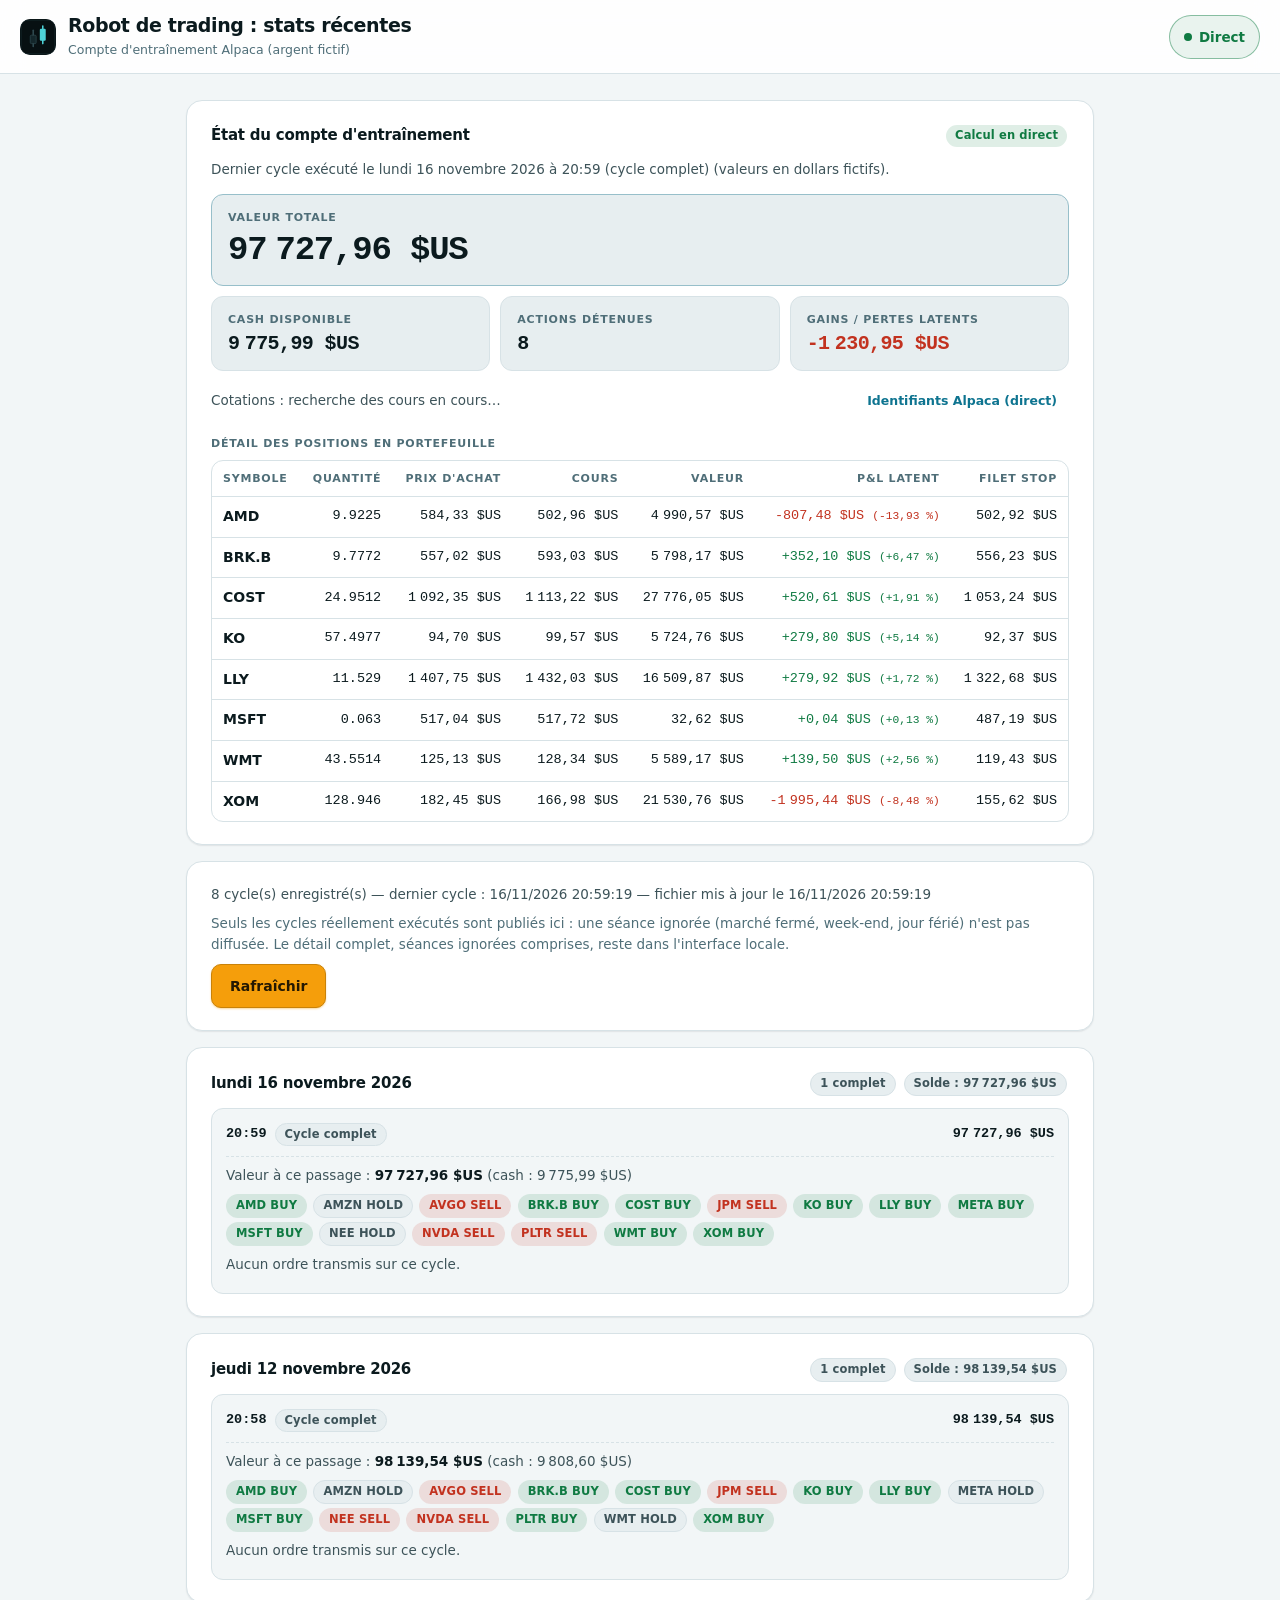
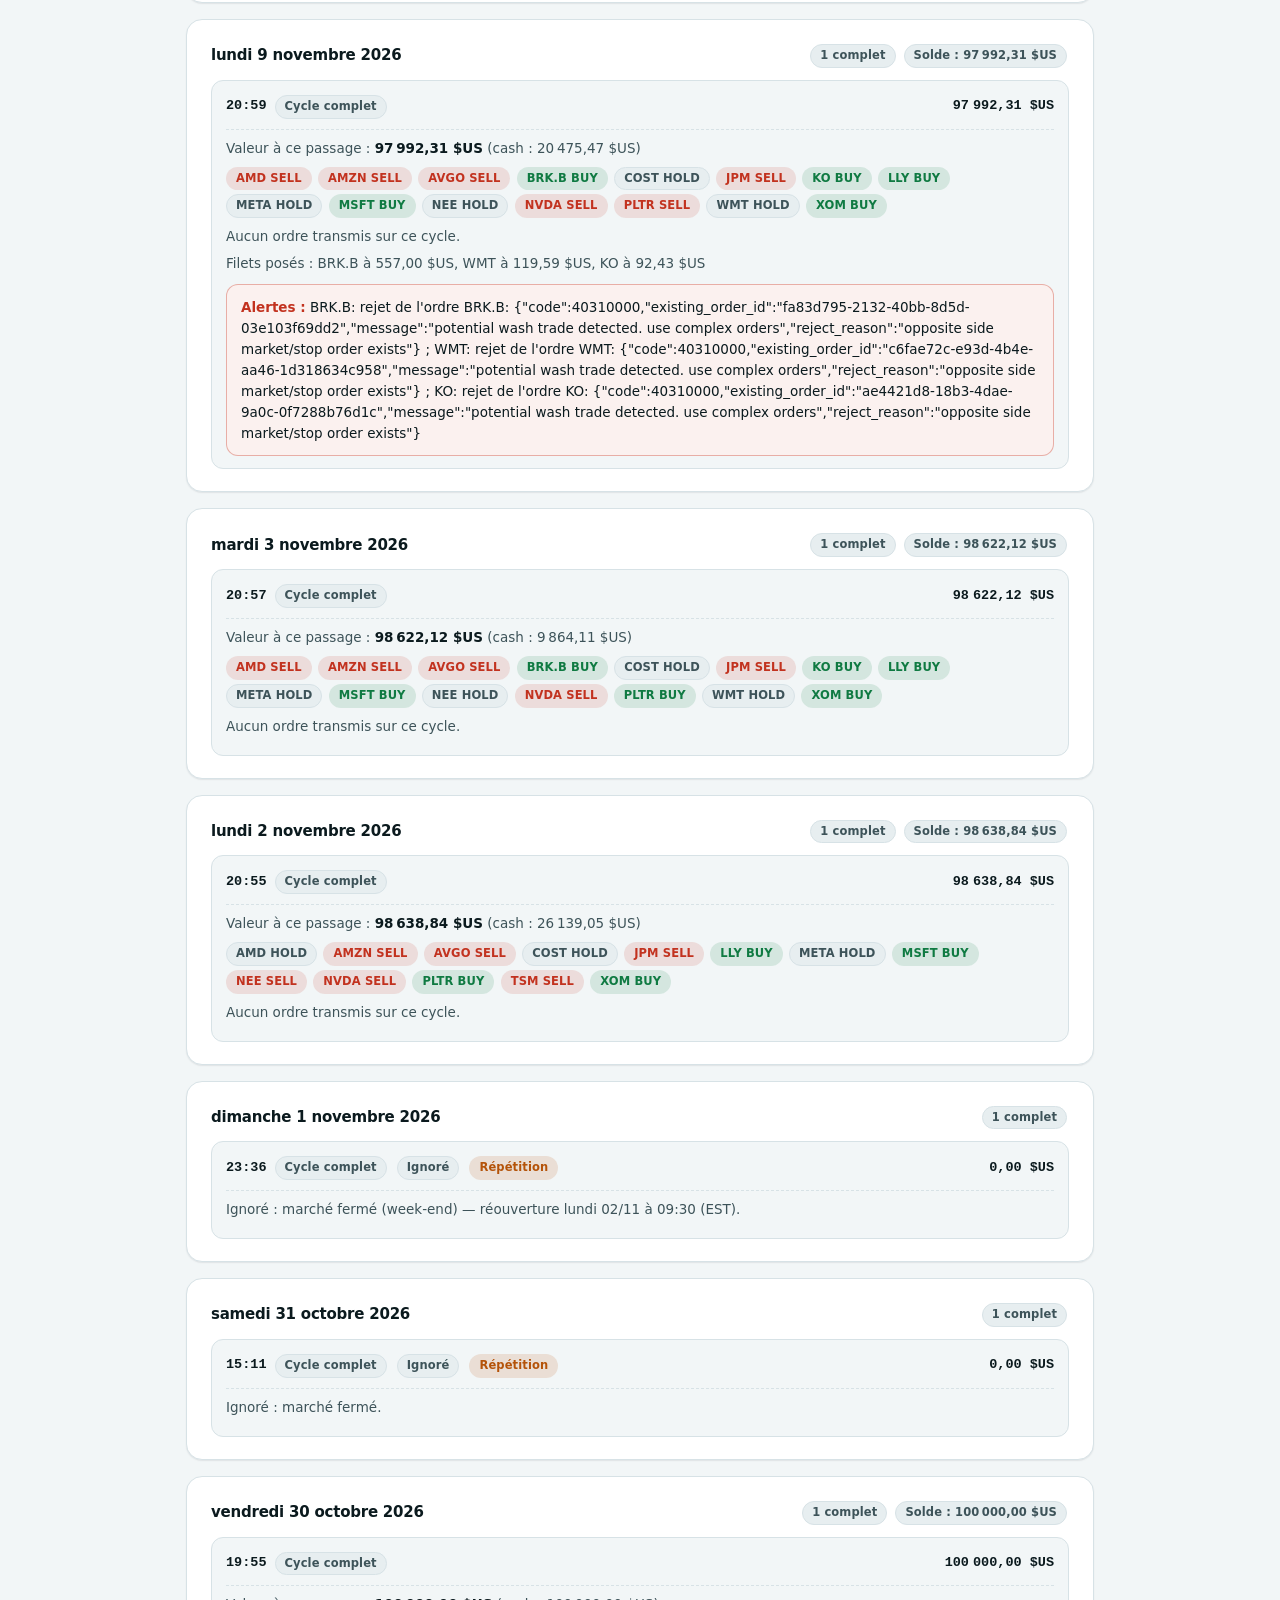
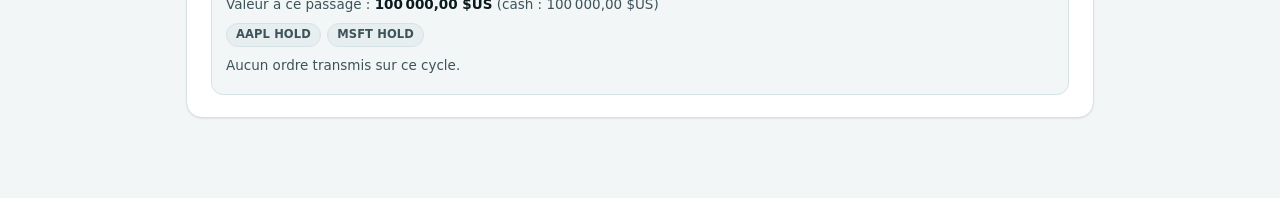
==== commit ae7b9fe1: "fix: persist Alpaca credentials in localStorage for GitHub Pages" ====
--- a/docs/index.html
+++ b/docs/index.html
@@ -351,7 +351,7 @@
 
 <dialog id="modal-alpaca">
   <h3>Connexion directe Alpaca (IEX)</h3>
-  <p class="small dialog-hint">Ces identifiants restent dans votre navigateur, <b>pour cette session seulement</b> (effacés à la fermeture de l'onglet). Ils ne sont jamais envoyés à GitHub. Cette page partage son origine avec vos autres projets GitHub Pages : n'y collez que des clés <b>paper</b>.</p>
+  <p class="small dialog-hint">Ces identifiants sont enregistrés dans votre navigateur (localStorage) et persistent entre les sessions. Ils ne sont jamais envoyés à GitHub. Cette page partage son origine avec vos autres projets GitHub Pages : n'y collez que des clés <b>paper</b>.</p>
   <label class="small">Clé API Alpaca (APCA-API-KEY-ID)</label>
   <input id="input-alpaca-key" class="dialog-input" type="text" placeholder="PK...">
   <label class="small">Clé secrète Alpaca (APCA-API-SECRET-KEY)</label>
@@ -689,8 +689,8 @@
 }
 
 async function refreshAlpacaSnapshot() {
-  const key = (sessionStorage.getItem("alpaca_key") || "").trim();
-  const secret = (sessionStorage.getItem("alpaca_secret") || "").trim();
+  const key = (localStorage.getItem("alpaca_key") || "").trim();
+  const secret = (localStorage.getItem("alpaca_secret") || "").trim();
   if (!key || !secret) {
     await pollQuotesOnce();
     recalculateAndRenderPositions();
@@ -768,8 +768,8 @@
     try { alpacaWs.close(); } catch (_) {}
     alpacaWs = null;
   }
-  const key = (sessionStorage.getItem("alpaca_key") || "").trim();
-  const secret = (sessionStorage.getItem("alpaca_secret") || "").trim();
+  const key = (localStorage.getItem("alpaca_key") || "").trim();
+  const secret = (localStorage.getItem("alpaca_secret") || "").trim();
   if (!key || !secret || !symbols || !symbols.length) return false;
 
   try {
@@ -872,8 +872,8 @@
 
 const modalAlpaca = $("#modal-alpaca");
 $("#btn-open-alpaca").addEventListener("click", () => {
-  $("#input-alpaca-key").value = sessionStorage.getItem("alpaca_key") || "";
-  $("#input-alpaca-secret").value = sessionStorage.getItem("alpaca_secret") || "";
+  $("#input-alpaca-key").value = localStorage.getItem("alpaca_key") || "";
+  $("#input-alpaca-secret").value = localStorage.getItem("alpaca_secret") || "";
   modalAlpaca.showModal();
 });
 
@@ -882,8 +882,8 @@
 });
 
 $("#btn-alpaca-clear").addEventListener("click", () => {
-  sessionStorage.removeItem("alpaca_key");
-  sessionStorage.removeItem("alpaca_secret");
+  localStorage.removeItem("alpaca_key");
+  localStorage.removeItem("alpaca_secret");
   $("#input-alpaca-key").value = "";
   $("#input-alpaca-secret").value = "";
   if (alpacaWs) {
@@ -898,8 +898,8 @@
   const key = $("#input-alpaca-key").value.trim();
   const secret = $("#input-alpaca-secret").value.trim();
   if (key && secret) {
-    sessionStorage.setItem("alpaca_key", key);
-    sessionStorage.setItem("alpaca_secret", secret);
+    localStorage.setItem("alpaca_key", key);
+    localStorage.setItem("alpaca_secret", secret);
     $("#live-status-note").textContent = "Cotations : identifiants Alpaca enregistrés.";
     if (liveActive) {
       const symbols = (currentReport && currentReport.positions ? currentReport.positions.map((p) => p.symbol) : []);
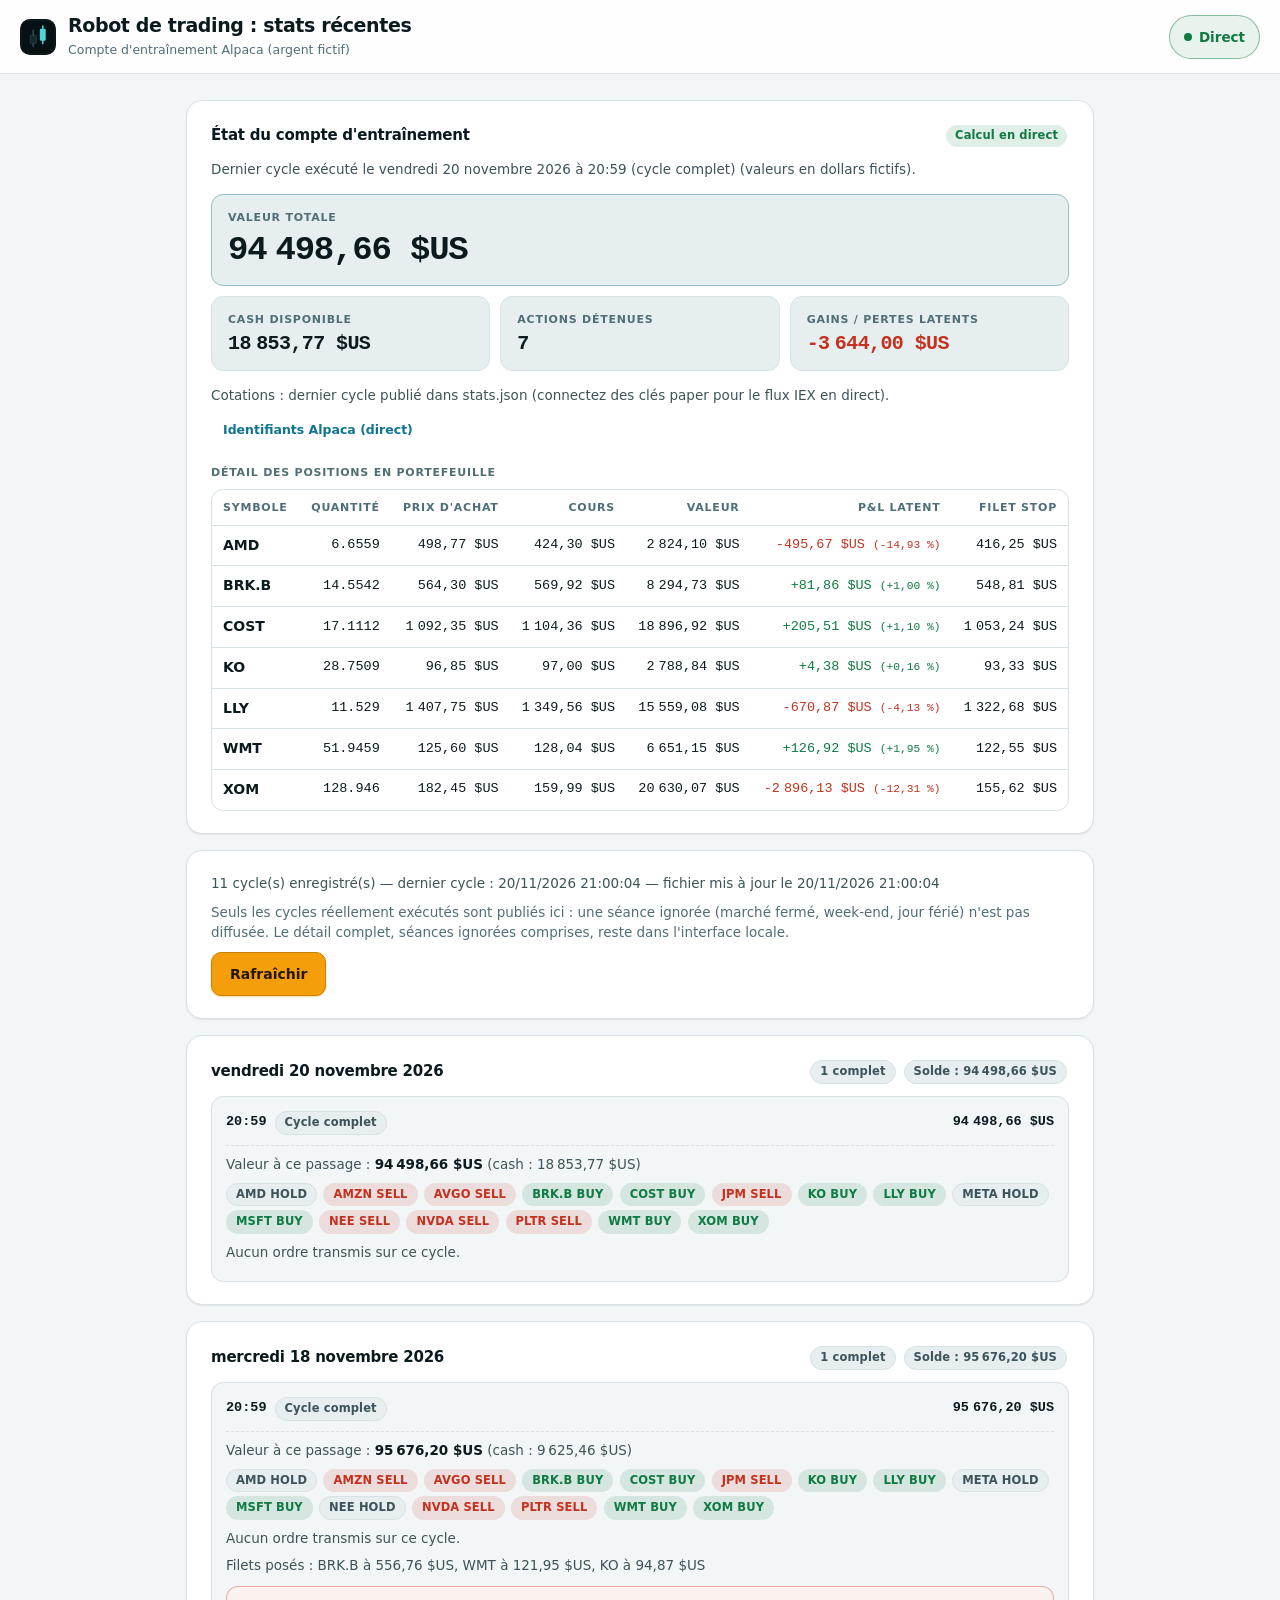
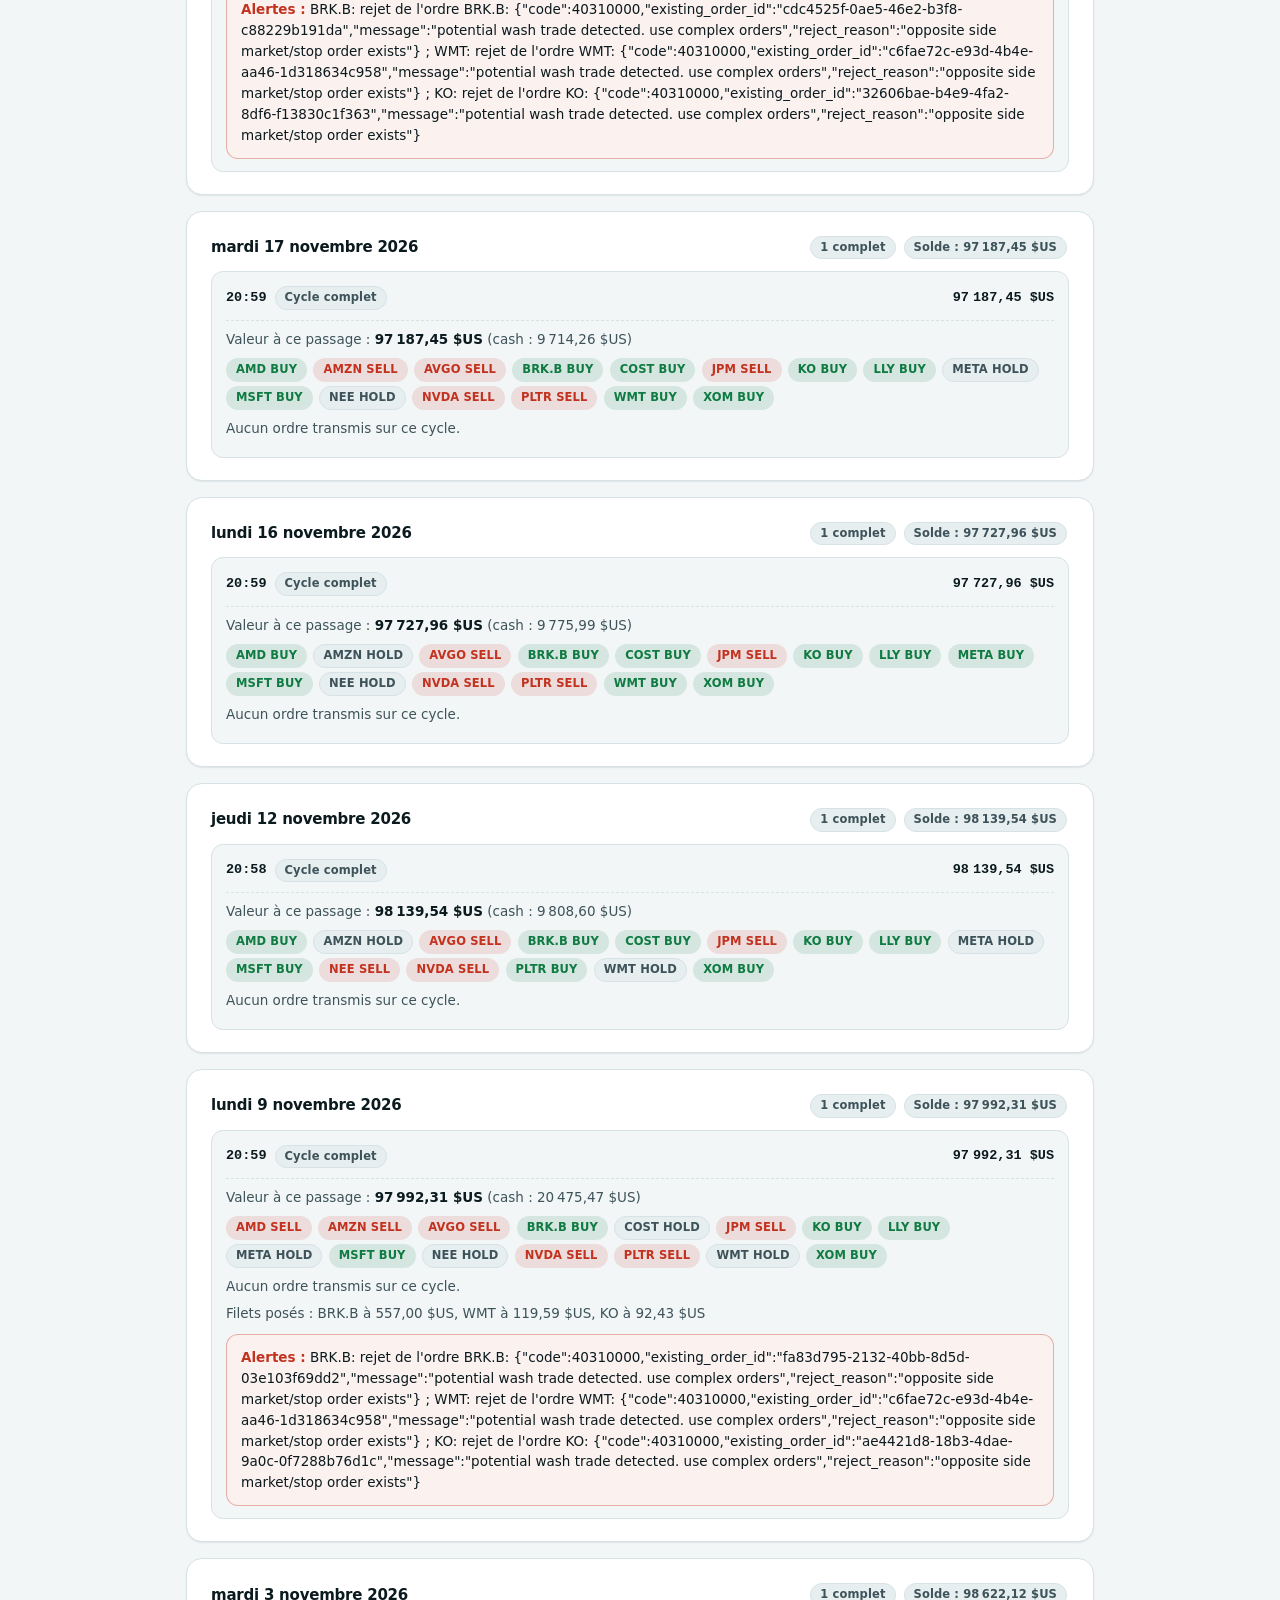
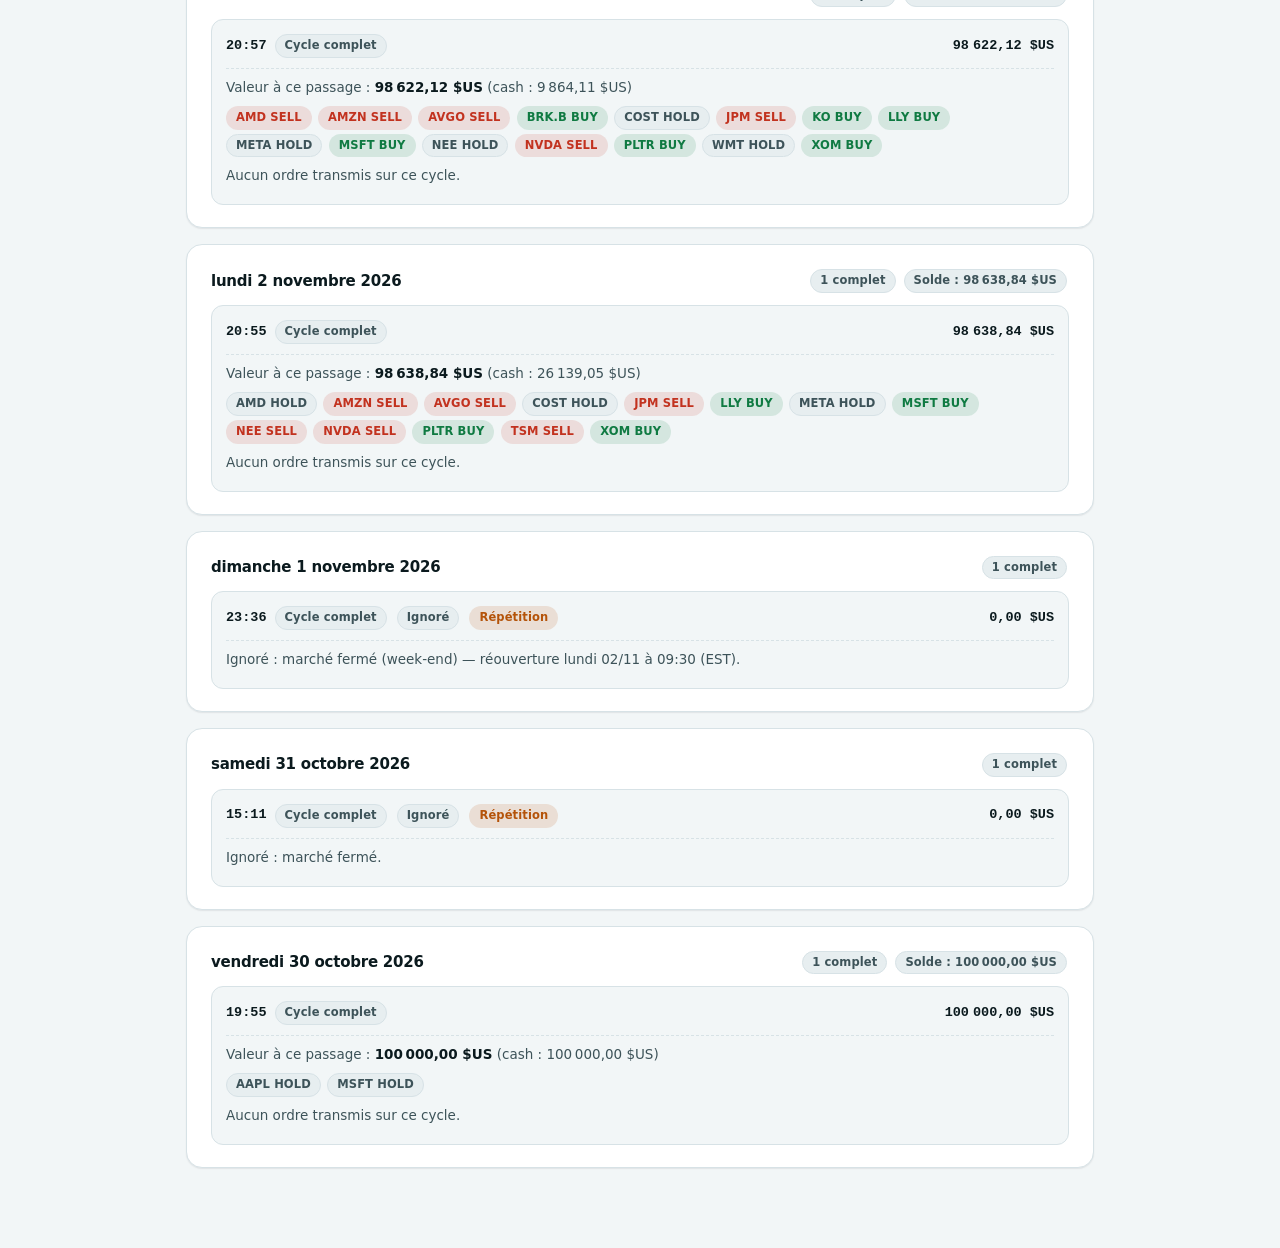
==== commit f1fa6483: "feat: add Monte Carlo market prediction tab, harden Alpaca execution, and fix backtest/live parity" ====
--- a/docs/index.html
+++ b/docs/index.html
@@ -350,8 +350,8 @@
 </main>
 
 <dialog id="modal-alpaca">
-  <h3>Connexion directe Alpaca (IEX)</h3>
-  <p class="small dialog-hint">Ces identifiants sont enregistrés dans votre navigateur (localStorage) et persistent entre les sessions. Ils ne sont jamais envoyés à GitHub. Cette page partage son origine avec vos autres projets GitHub Pages : n'y collez que des clés <b>paper</b>.</p>
+  <h3>Connexion directe Alpaca (WebSocket IEX)</h3>
+  <p class="small dialog-hint">Ces identifiants sont conservés uniquement le temps de cet onglet (<code>sessionStorage</code>) et effacés dès sa fermeture. Ils ne sont jamais envoyés à GitHub ni à aucun proxy tiers. N'y saisissez que des clés <b>paper</b>.</p>
   <label class="small">Clé API Alpaca (APCA-API-KEY-ID)</label>
   <input id="input-alpaca-key" class="dialog-input" type="text" placeholder="PK...">
   <label class="small">Clé secrète Alpaca (APCA-API-SECRET-KEY)</label>
@@ -655,121 +655,28 @@
   }
 }
 
-async function fetchQuote(symbol) {
-  const target = `https://query1.finance.yahoo.com/v8/finance/chart/${encodeURIComponent(symbol)}?interval=1m&range=1d`;
-  const urls = [
-    `https://corsproxy.io/?url=${encodeURIComponent(target)}`,
-    `https://api.allorigins.win/raw?url=${encodeURIComponent(target)}`,
-    target
-  ];
-  for (const u of urls) {
-    try {
-      const ctrl = new AbortController();
-      const tid = setTimeout(() => ctrl.abort(), 3000);
-      const res = await fetch(u, { signal: ctrl.signal });
-      clearTimeout(tid);
-      if (!res.ok) continue;
-      const json = await res.json();
-      const price = json?.chart?.result?.[0]?.meta?.regularMarketPrice;
-      if (typeof price === "number" && price > 0) return price;
-    } catch (_) {}
-  }
-  return null;
-}
-
-async function pollQuotesOnce() {
-  if (!currentReport || !currentReport.positions || !currentReport.positions.length) return;
-  const symbols = currentReport.positions.map((p) => p.symbol);
-  for (const sym of symbols) {
-    const p = await fetchQuote(sym);
-    if (p !== null) {
-      recordLivePrice(sym, p);
-    }
-  }
-}
-
-async function refreshAlpacaSnapshot() {
-  const key = (localStorage.getItem("alpaca_key") || "").trim();
-  const secret = (localStorage.getItem("alpaca_secret") || "").trim();
-  if (!key || !secret) {
-    await pollQuotesOnce();
-    recalculateAndRenderPositions();
-    return false;
-  }
-
-  const headers = {
-    "APCA-API-KEY-ID": key,
-    "APCA-API-SECRET-KEY": secret
-  };
-
+function getSessionKey(name) {
+  try { return (sessionStorage.getItem(name) || "").trim(); } catch (_) { return ""; }
+}
+function setSessionKey(name, val) {
   try {
-    const accPromise = fetch("https://paper-api.alpaca.markets/v2/account", { headers })
-      .then((r) => r.ok ? r.json() : null)
-      .catch(() => null);
-
-    const posPromise = fetch("https://paper-api.alpaca.markets/v2/positions", { headers })
-      .then((r) => r.ok ? r.json() : null)
-      .catch(() => null);
-
-    const [accData, posData] = await Promise.all([accPromise, posPromise]);
-
-    if (!accData && !posData) {
-      await pollQuotesOnce();
-      recalculateAndRenderPositions();
-      return false;
-    }
-
-    if (accData && currentReport) {
-      if (accData.cash) currentReport.cash = parseFloat(accData.cash);
-      if (accData.equity) currentReport.equity = parseFloat(accData.equity);
-    }
-
-    if (Array.isArray(posData) && currentReport) {
-      currentReport.positions_count = posData.length;
-      const posMap = {};
-      posData.forEach((p) => {
-        const curPrice = parseFloat(p.current_price);
-        posMap[p.symbol] = {
-          symbol: p.symbol,
-          qty: parseFloat(p.qty),
-          avg_entry_price: parseFloat(p.avg_entry_price),
-          current_price: curPrice,
-          market_value: parseFloat(p.market_value),
-          unrealized_pnl: parseFloat(p.unrealized_pl),
-          stop_price: null
-        };
-        if (curPrice > 0) {
-          livePrices[p.symbol] = curPrice;
-        }
-      });
-
-      if (Array.isArray(currentReport.positions)) {
-        currentReport.positions.forEach((existing) => {
-          if (posMap[existing.symbol]) {
-            posMap[existing.symbol].stop_price = existing.stop_price;
-          }
-        });
-      }
-      currentReport.positions = Object.values(posMap);
-    }
-
-    recalculateAndRenderPositions();
-    $("#live-status-note").textContent = "Cotations : actualisées à l'instant depuis l'API Alpaca (" + new Date().toLocaleTimeString("fr-FR") + ").";
-    return true;
-  } catch (_) {
-    await pollQuotesOnce();
-    recalculateAndRenderPositions();
-    return false;
-  }
-}
+    if (val) sessionStorage.setItem(name, val);
+    else sessionStorage.removeItem(name);
+  } catch (_) {}
+}
+// Nettoyage de sécurité : efface d'éventuelles anciennes clés persistées en localStorage.
+try {
+  localStorage.removeItem("alpaca_key");
+  localStorage.removeItem("alpaca_secret");
+} catch (_) {}
 
 function connectAlpacaWs(symbols) {
   if (alpacaWs) {
     try { alpacaWs.close(); } catch (_) {}
     alpacaWs = null;
   }
-  const key = (localStorage.getItem("alpaca_key") || "").trim();
-  const secret = (localStorage.getItem("alpaca_secret") || "").trim();
+  const key = getSessionKey("alpaca_key");
+  const secret = getSessionKey("alpaca_secret");
   if (!key || !secret || !symbols || !symbols.length) return false;
 
   try {
@@ -791,32 +698,23 @@
               action: "subscribe",
               trades: symbols
             }));
-            $("#live-status-note").textContent = "Cotations : flux Alpaca connecté (cours réels négociés).";
+            $("#live-status-note").textContent = "Cotations : flux Alpaca WebSocket connecté (session courante).";
           } else if (m.T === "t" && m.S && typeof m.p === "number" && m.p > 0) {
             recordLivePrice(m.S, m.p);
           } else if (m.T === "error") {
             const isLimit = (m.code === 406 || String(m.msg).includes("limit"));
             $("#live-status-note").textContent = isLimit
-              ? "Alpaca : 1 seule connexion simultanée autorisée (déjà actif sur un autre appareil). Repli sur cotations de marché."
-              : ("Alpaca : " + (m.msg || m.code) + ". Repli sur cotations de marché.");
-            if (!quotePollInterval) {
-              quotePollInterval = setInterval(pollQuotesOnce, 3000);
-            }
+              ? "Alpaca : 1 seule connexion simultanée autorisée. Affichage basé sur stats.json."
+              : ("Alpaca : " + (m.msg || m.code) + ". Affichage basé sur stats.json.");
           }
         }
       } catch (_) {}
     };
     ws.onerror = () => {
-      $("#live-status-note").textContent = "Alpaca : flux interrompu, repli sur cotations de marché.";
-      if (!quotePollInterval) {
-        quotePollInterval = setInterval(pollQuotesOnce, 3000);
-      }
+      $("#live-status-note").textContent = "Alpaca : flux interrompu, affichage basé sur stats.json.";
     };
     ws.onclose = () => {
       alpacaWs = null;
-      if (liveActive && !quotePollInterval) {
-        quotePollInterval = setInterval(pollQuotesOnce, 3000);
-      }
     };
     return true;
   } catch (e) {
@@ -832,19 +730,16 @@
   if (liveActive) {
     btn.classList.add("active");
     badge.style.display = "inline-block";
-    $("#live-status-note").textContent = "Cotations : recherche des cours en cours…";
 
     startRenderThrottler();
 
     const symbols = (currentReport && currentReport.positions ? currentReport.positions.map((p) => p.symbol) : []);
     const connected = connectAlpacaWs(symbols);
-    pollQuotesOnce();
-
-    if (!quotePollInterval && !connected) {
-      quotePollInterval = setInterval(pollQuotesOnce, 4000);
+    if (!connected) {
+      $("#live-status-note").textContent = "Cotations : dernier cycle publié dans stats.json (connectez des clés paper pour le flux IEX en direct).";
     }
     if (!liveInterval) {
-      liveInterval = setInterval(load, 10000);
+      liveInterval = setInterval(load, 15000);
     }
   } else {
     btn.classList.remove("active");
@@ -872,8 +767,8 @@
 
 const modalAlpaca = $("#modal-alpaca");
 $("#btn-open-alpaca").addEventListener("click", () => {
-  $("#input-alpaca-key").value = localStorage.getItem("alpaca_key") || "";
-  $("#input-alpaca-secret").value = localStorage.getItem("alpaca_secret") || "";
+  $("#input-alpaca-key").value = getSessionKey("alpaca_key");
+  $("#input-alpaca-secret").value = getSessionKey("alpaca_secret");
   modalAlpaca.showModal();
 });
 
@@ -882,8 +777,8 @@
 });
 
 $("#btn-alpaca-clear").addEventListener("click", () => {
-  localStorage.removeItem("alpaca_key");
-  localStorage.removeItem("alpaca_secret");
+  setSessionKey("alpaca_key", "");
+  setSessionKey("alpaca_secret", "");
   $("#input-alpaca-key").value = "";
   $("#input-alpaca-secret").value = "";
   if (alpacaWs) {
@@ -898,9 +793,9 @@
   const key = $("#input-alpaca-key").value.trim();
   const secret = $("#input-alpaca-secret").value.trim();
   if (key && secret) {
-    localStorage.setItem("alpaca_key", key);
-    localStorage.setItem("alpaca_secret", secret);
-    $("#live-status-note").textContent = "Cotations : identifiants Alpaca enregistrés.";
+    setSessionKey("alpaca_key", key);
+    setSessionKey("alpaca_secret", secret);
+    $("#live-status-note").textContent = "Cotations : identifiants Alpaca enregistrés pour cette session.";
     if (liveActive) {
       const symbols = (currentReport && currentReport.positions ? currentReport.positions.map((p) => p.symbol) : []);
       connectAlpacaWs(symbols);
@@ -916,15 +811,13 @@
   btn.textContent = "Actualisation…";
   try {
     await load();
-    await refreshAlpacaSnapshot();
   } finally {
     btn.disabled = false;
     btn.textContent = original;
   }
 });
 
-load().then(async () => {
-  await refreshAlpacaSnapshot();
+load().then(() => {
   setLive(true);
 });
 </script>
